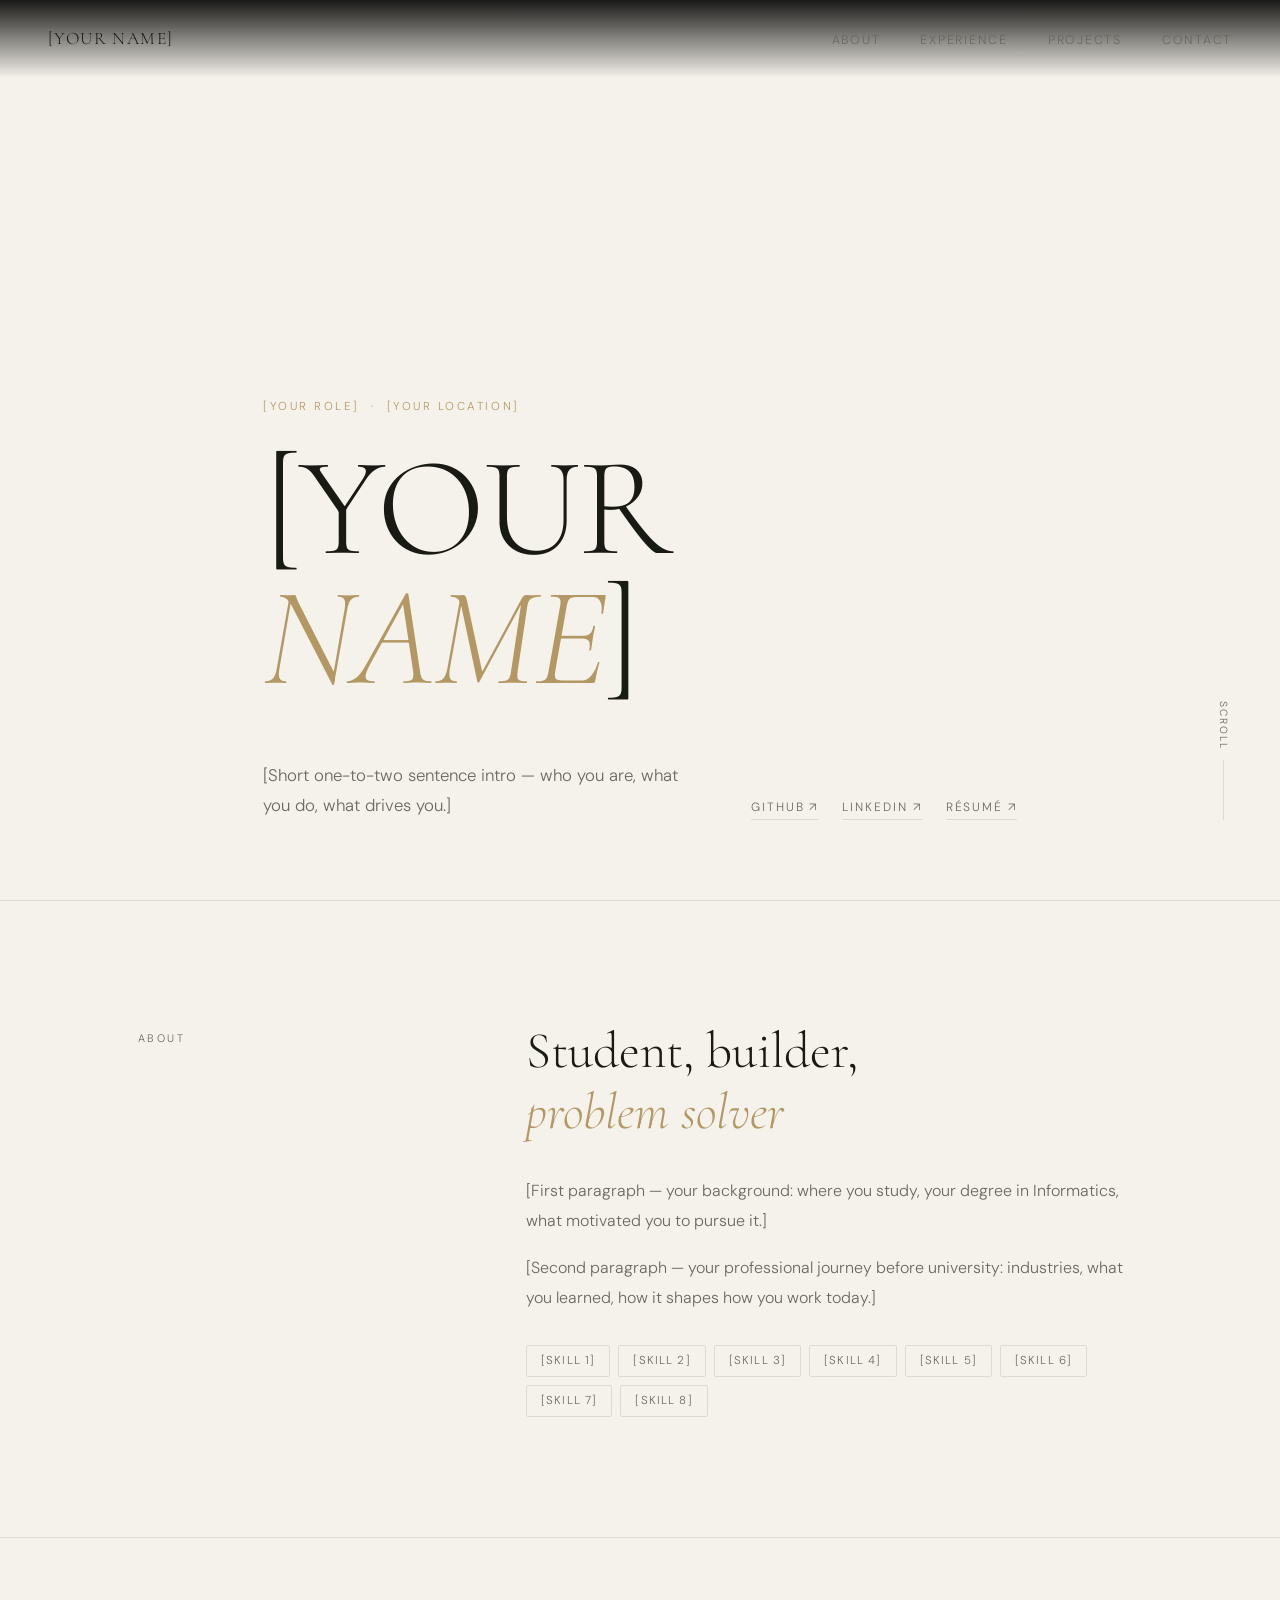
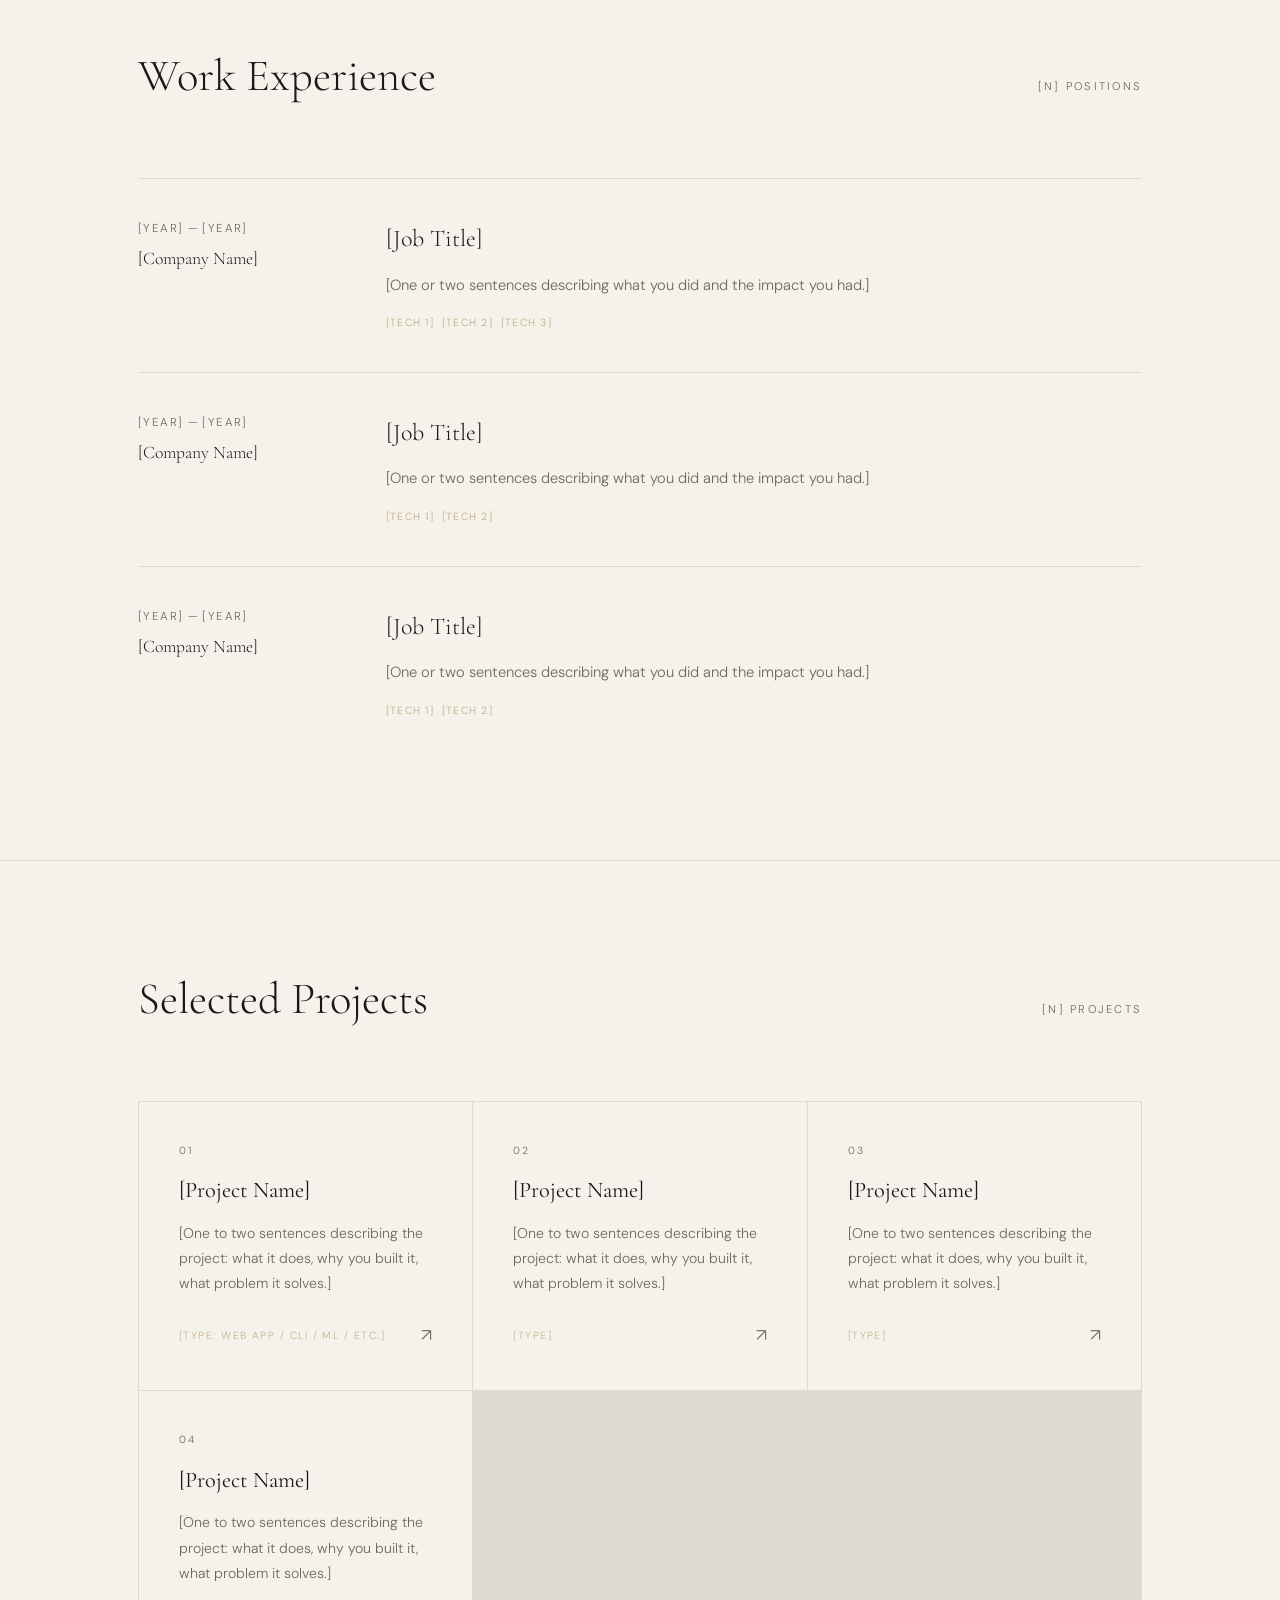
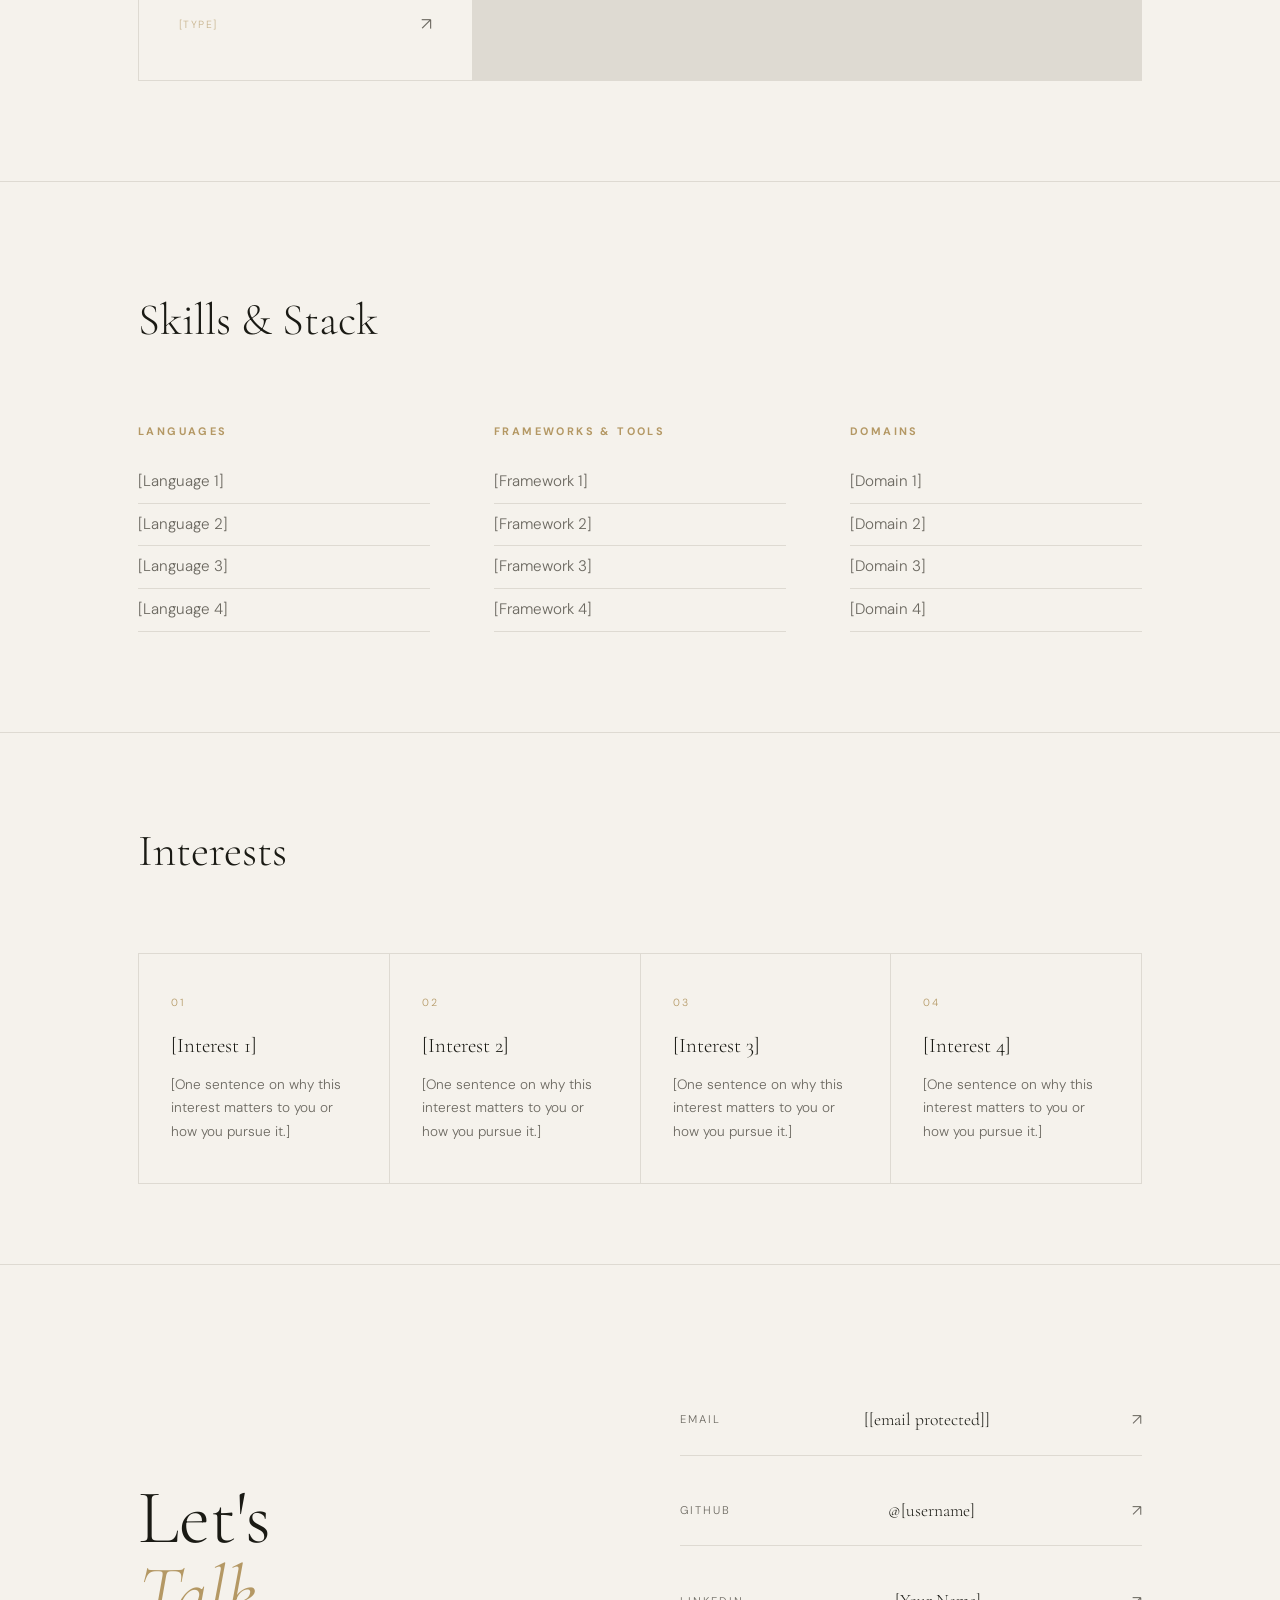
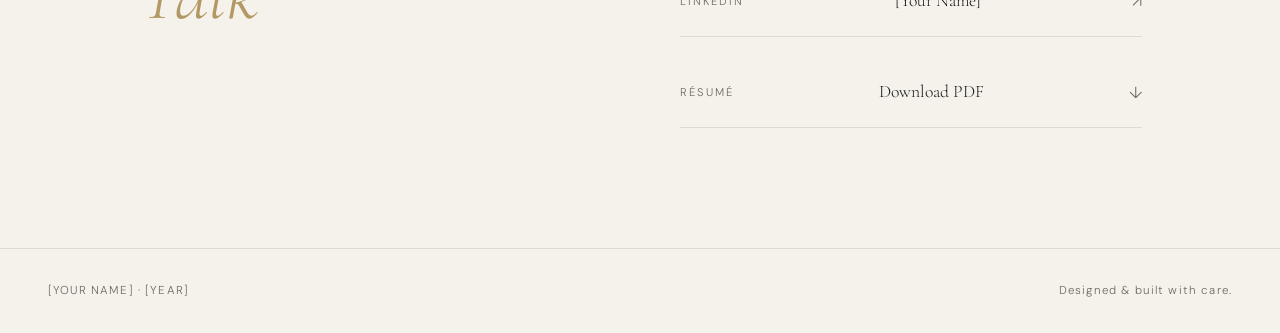
==== index.html @ 3a982845 "Add files via upload" ====
<!DOCTYPE html>
<html lang="en">
<head>
<meta charset="UTF-8" />
<meta name="viewport" content="width=device-width, initial-scale=1.0" />
<title>[YOUR NAME] — Personal Homepage</title>
<link rel="preconnect" href="https://fonts.googleapis.com" />
<link rel="preconnect" href="https://fonts.gstatic.com" crossorigin />
<link href="https://fonts.googleapis.com/css2?family=Cormorant+Garamond:ital,wght@0,300;0,400;0,600;1,300;1,400&family=DM+Sans:wght@300;400;500&display=swap" rel="stylesheet" />

<style>
  :root {
    --bg: #0d0d0b;
    --bg2: #141412;
    --fg: #ede9e0;
    --fg-muted: #7a7770;
    --accent: oklch(0.74 0.11 72);
    --rule: #2a2a26;
    --font-display: 'Cormorant Garamond', Georgia, serif;
    --font-body: 'DM Sans', system-ui, sans-serif;
  }

  *, *::before, *::after { box-sizing: border-box; margin: 0; padding: 0; }

  html { scroll-behavior: smooth; }

  body {
    background: var(--bg);
    color: var(--fg);
    font-family: var(--font-body);
    font-weight: 300;
    font-size: 16px;
    line-height: 1.7;
    -webkit-font-smoothing: antialiased;
  }

  /* ── LAYOUT ── */
  .container { max-width: 1100px; margin: 0 auto; padding: 0 48px; }
  @media (max-width: 700px) { .container { padding: 0 24px; } }

  hr.rule { border: none; border-top: 1px solid var(--rule); }

  /* ── NAV ── */
  nav {
    position: fixed; top: 0; left: 0; right: 0; z-index: 100;
    padding: 24px 48px;
    display: flex; justify-content: space-between; align-items: center;
    mix-blend-mode: normal;
    background: linear-gradient(to bottom, rgba(13,13,11,0.95) 0%, transparent 100%);
    backdrop-filter: blur(0px);
  }
  nav .logo {
    font-family: var(--font-display);
    font-size: 1.1rem;
    letter-spacing: 0.08em;
    color: var(--fg);
    text-decoration: none;
  }
  nav ul { list-style: none; display: flex; gap: 40px; }
  nav ul a {
    font-size: 0.78rem;
    letter-spacing: 0.14em;
    text-transform: uppercase;
    color: var(--fg-muted);
    text-decoration: none;
    transition: color 0.2s;
  }
  nav ul a:hover { color: var(--fg); }

  /* ── HERO ── */
  #hero {
    min-height: 100vh;
    display: flex; flex-direction: column; justify-content: flex-end;
    padding-bottom: 80px;
    padding-top: 120px;
    position: relative;
    overflow: hidden;
  }

  #hero .eyebrow {
    font-size: 0.72rem;
    letter-spacing: 0.22em;
    text-transform: uppercase;
    color: var(--accent);
    margin-bottom: 28px;
    opacity: 0;
    animation: fadeUp 0.8s 0.3s forwards;
  }

  #hero h1 {
    font-family: var(--font-display);
    font-size: clamp(72px, 11vw, 160px);
    font-weight: 300;
    line-height: 0.92;
    letter-spacing: -0.02em;
    opacity: 0;
    animation: fadeUp 0.9s 0.5s forwards;
  }
  #hero h1 em {
    font-style: italic;
    color: var(--accent);
  }

  #hero .hero-sub {
    display: flex; justify-content: space-between; align-items: flex-end;
    margin-top: 56px;
    gap: 48px;
    opacity: 0;
    animation: fadeUp 0.8s 0.8s forwards;
  }
  #hero .hero-desc {
    max-width: 440px;
    font-size: 1.05rem;
    color: var(--fg-muted);
    line-height: 1.8;
  }
  #hero .hero-links {
    display: flex; gap: 24px; flex-shrink: 0;
  }
  #hero .hero-links a {
    font-size: 0.75rem;
    letter-spacing: 0.16em;
    text-transform: uppercase;
    color: var(--fg-muted);
    text-decoration: none;
    border-bottom: 1px solid var(--rule);
    padding-bottom: 2px;
    transition: color 0.2s, border-color 0.2s;
  }
  #hero .hero-links a:hover { color: var(--fg); border-color: var(--fg-muted); }

  #hero .scroll-hint {
    position: absolute; bottom: 80px; right: 48px;
    display: flex; flex-direction: column; align-items: center; gap: 10px;
    opacity: 0;
    animation: fadeIn 1s 1.4s forwards;
  }
  #hero .scroll-hint span {
    font-size: 0.65rem; letter-spacing: 0.2em; text-transform: uppercase;
    color: var(--fg-muted); writing-mode: vertical-rl;
  }
  #hero .scroll-hint .line {
    width: 1px; height: 60px; background: var(--rule);
    position: relative; overflow: hidden;
  }
  #hero .scroll-hint .line::after {
    content: ''; position: absolute; top: -100%; left: 0; width: 100%; height: 100%;
    background: var(--accent);
    animation: lineDown 2s 1.8s infinite;
  }

  /* ── ABOUT ── */
  #about { padding: 120px 0; }
  #about .about-grid {
    display: grid; grid-template-columns: 1fr 2fr; gap: 80px; align-items: start;
  }
  #about .section-label {
    font-size: 0.68rem; letter-spacing: 0.22em; text-transform: uppercase;
    color: var(--fg-muted);
    padding-top: 8px;
  }
  #about .about-text h2 {
    font-family: var(--font-display);
    font-size: clamp(36px, 4vw, 54px);
    font-weight: 300;
    line-height: 1.2;
    margin-bottom: 32px;
  }
  #about .about-text h2 em { font-style: italic; color: var(--accent); }
  #about .about-text p {
    font-size: 1rem; color: var(--fg-muted); line-height: 1.9;
    margin-bottom: 16px;
  }
  #about .chips {
    display: flex; flex-wrap: wrap; gap: 8px; margin-top: 32px;
  }
  #about .chip {
    font-size: 0.72rem; letter-spacing: 0.1em; text-transform: uppercase;
    border: 1px solid var(--rule); border-radius: 2px;
    padding: 5px 14px; color: var(--fg-muted);
    transition: border-color 0.2s, color 0.2s;
  }
  #about .chip:hover { border-color: var(--accent); color: var(--fg); }

  /* ── EXPERIENCE ── */
  #experience { padding: 100px 0; }
  .section-header {
    display: flex; justify-content: space-between; align-items: baseline;
    margin-bottom: 64px;
  }
  .section-header h2 {
    font-family: var(--font-display);
    font-size: clamp(32px, 3.5vw, 48px);
    font-weight: 300;
  }
  .section-header .count {
    font-size: 0.7rem; letter-spacing: 0.2em; text-transform: uppercase;
    color: var(--fg-muted);
  }

  .timeline { position: relative; }
  .timeline-item {
    display: grid; grid-template-columns: 200px 1fr; gap: 48px;
    padding: 40px 0;
    border-top: 1px solid var(--rule);
    transition: border-color 0.3s;
    cursor: default;
  }
  .timeline-item:hover { border-color: var(--accent); }
  .timeline-left .period {
    font-size: 0.72rem; letter-spacing: 0.12em; text-transform: uppercase;
    color: var(--fg-muted); margin-bottom: 6px;
  }
  .timeline-left .company {
    font-family: var(--font-display); font-size: 1.1rem;
    color: var(--fg);
  }
  .timeline-right .role {
    font-family: var(--font-display); font-size: 1.5rem; font-weight: 300;
    margin-bottom: 12px;
  }
  .timeline-right .desc {
    font-size: 0.92rem; color: var(--fg-muted); line-height: 1.8;
    max-width: 560px;
  }
  .timeline-right .tags {
    display: flex; gap: 8px; flex-wrap: wrap; margin-top: 16px;
  }
  .timeline-right .tag {
    font-size: 0.65rem; letter-spacing: 0.12em; text-transform: uppercase;
    color: var(--accent); opacity: 0.8;
  }

  /* ── PROJECTS ── */
  #projects { padding: 100px 0; }
  .projects-grid {
    display: grid; grid-template-columns: repeat(auto-fill, minmax(320px, 1fr));
    gap: 1px; margin-top: 0; background: var(--rule);
    border: 1px solid var(--rule);
  }
  .project-card {
    background: var(--bg);
    padding: 40px;
    display: flex; flex-direction: column; gap: 16px;
    transition: background 0.3s;
    cursor: pointer;
    position: relative;
    overflow: hidden;
  }
  .project-card::before {
    content: ''; position: absolute; top: 0; left: 0; right: 0; height: 2px;
    background: var(--accent); transform: scaleX(0); transform-origin: left;
    transition: transform 0.4s;
  }
  .project-card:hover::before { transform: scaleX(1); }
  .project-card:hover { background: var(--bg2); }
  .project-card .num {
    font-size: 0.65rem; letter-spacing: 0.2em; color: var(--fg-muted);
  }
  .project-card h3 {
    font-family: var(--font-display); font-size: 1.4rem; font-weight: 400;
    line-height: 1.3;
  }
  .project-card p {
    font-size: 0.88rem; color: var(--fg-muted); line-height: 1.8;
    flex: 1;
  }
  .project-card .proj-footer {
    display: flex; justify-content: space-between; align-items: center;
    margin-top: 8px;
  }
  .project-card .proj-type {
    font-size: 0.65rem; letter-spacing: 0.14em; text-transform: uppercase;
    color: var(--accent); opacity: 0.7;
  }
  .project-card .proj-arrow {
    font-size: 1.1rem; color: var(--fg-muted);
    transition: transform 0.2s, color 0.2s;
  }
  .project-card:hover .proj-arrow { transform: translate(4px, -4px); color: var(--fg); }

  /* ── SKILLS ── */
  #skills { padding: 100px 0; }
  .skills-grid {
    display: grid; grid-template-columns: repeat(3, 1fr); gap: 64px;
    margin-top: 64px;
  }
  @media (max-width: 800px) { .skills-grid { grid-template-columns: 1fr 1fr; } }
  .skill-group h4 {
    font-size: 0.68rem; letter-spacing: 0.22em; text-transform: uppercase;
    color: var(--accent); margin-bottom: 20px;
  }
  .skill-group ul { list-style: none; }
  .skill-group li {
    font-size: 0.95rem; color: var(--fg-muted);
    padding: 8px 0; border-bottom: 1px solid var(--rule);
    transition: color 0.2s;
  }
  .skill-group li:hover { color: var(--fg); }

  /* ── INTERESTS ── */
  #interests { padding: 80px 0; }
  .interests-row {
    display: flex; gap: 0; border: 1px solid var(--rule);
    overflow: hidden; margin-top: 64px;
  }
  .interest-item {
    flex: 1; padding: 40px 32px;
    border-right: 1px solid var(--rule);
    transition: background 0.3s;
  }
  .interest-item:last-child { border-right: none; }
  .interest-item:hover { background: var(--bg2); }
  .interest-item .i-icon {
    font-size: 0.65rem; letter-spacing: 0.2em; text-transform: uppercase;
    color: var(--accent); margin-bottom: 16px;
  }
  .interest-item h4 {
    font-family: var(--font-display); font-size: 1.3rem; font-weight: 300;
    margin-bottom: 10px;
  }
  .interest-item p { font-size: 0.85rem; color: var(--fg-muted); line-height: 1.7; }

  /* ── CONTACT ── */
  #contact { padding: 120px 0; }
  #contact .contact-inner {
    display: grid; grid-template-columns: 1fr 1fr; gap: 80px; align-items: center;
  }
  #contact h2 {
    font-family: var(--font-display);
    font-size: clamp(48px, 6vw, 90px);
    font-weight: 300;
    line-height: 1.0;
  }
  #contact h2 em { font-style: italic; color: var(--accent); }
  #contact .contact-links { display: flex; flex-direction: column; gap: 20px; }
  #contact .contact-link {
    display: flex; align-items: center; justify-content: space-between;
    padding: 20px 0; border-bottom: 1px solid var(--rule);
    text-decoration: none; color: var(--fg);
    transition: border-color 0.2s;
  }
  #contact .contact-link:hover { border-color: var(--accent); }
  #contact .contact-link .link-label {
    font-size: 0.7rem; letter-spacing: 0.18em; text-transform: uppercase;
    color: var(--fg-muted);
  }
  #contact .contact-link .link-val {
    font-family: var(--font-display); font-size: 1.1rem;
  }
  #contact .contact-link .arr { color: var(--fg-muted); transition: transform 0.2s; }
  #contact .contact-link:hover .arr { transform: translate(4px, -4px); }

  /* ── FOOTER ── */
  footer {
    padding: 32px 48px;
    border-top: 1px solid var(--rule);
    display: flex; justify-content: space-between; align-items: center;
  }
  footer p { font-size: 0.72rem; letter-spacing: 0.1em; color: var(--fg-muted); }

  /* ── ANIMATIONS ── */
  @keyframes fadeUp {
    from { opacity: 0; transform: translateY(24px); }
    to { opacity: 1; transform: translateY(0); }
  }
  @keyframes fadeIn {
    from { opacity: 0; } to { opacity: 1; }
  }
  @keyframes lineDown {
    0% { top: -100%; } 100% { top: 200%; }
  }

  .reveal {
    opacity: 0; transform: translateY(20px);
    transition: opacity 0.7s, transform 0.7s;
  }
  .reveal.visible { opacity: 1; transform: none; }
  .reveal-delay-1 { transition-delay: 0.1s; }
  .reveal-delay-2 { transition-delay: 0.2s; }
  .reveal-delay-3 { transition-delay: 0.3s; }

  /* ── TWEAKS PANEL ── */
  #tweaks-panel {
    display: none;
    position: fixed; bottom: 24px; right: 24px; z-index: 999;
    background: #1a1a17; border: 1px solid var(--rule);
    padding: 24px; width: 260px;
    font-size: 0.8rem;
  }
  #tweaks-panel.active { display: block; }
  #tweaks-panel h3 {
    font-size: 0.65rem; letter-spacing: 0.2em; text-transform: uppercase;
    color: var(--accent); margin-bottom: 20px;
  }
  .tweak-row { margin-bottom: 16px; }
  .tweak-row label {
    display: block; font-size: 0.7rem; letter-spacing: 0.12em;
    text-transform: uppercase; color: var(--fg-muted); margin-bottom: 6px;
  }
  .tweak-row select, .tweak-row input[type=color] {
    width: 100%; background: var(--bg); border: 1px solid var(--rule);
    color: var(--fg); padding: 6px 10px; font-size: 0.8rem;
    font-family: var(--font-body); cursor: pointer;
  }
  .tweak-row input[type=color] { height: 36px; padding: 2px 6px; cursor: pointer; }
</style>
</head>
<body>

<!-- NAV -->
<nav>
  <a class="logo" href="#hero">[YOUR NAME]</a>
  <ul>
    <li><a href="#about">About</a></li>
    <li><a href="#experience">Experience</a></li>
    <li><a href="#projects">Projects</a></li>
    <li><a href="#contact">Contact</a></li>
  </ul>
</nav>

<!-- HERO -->
<section id="hero">
  <div class="container">
    <p class="eyebrow">[YOUR ROLE] &nbsp;·&nbsp; [YOUR LOCATION]</p>
    <h1>[YOUR<br/><em>NAME</em>]</h1>
    <div class="hero-sub">
      <p class="hero-desc">
        [Short one-to-two sentence intro — who you are, what you do, what drives you.]
      </p>
      <div class="hero-links">
        <a href="#" target="_blank">GitHub ↗</a>
        <a href="#" target="_blank">LinkedIn ↗</a>
        <a href="[RESUME_URL]" target="_blank">Résumé ↗</a>
      </div>
    </div>
  </div>
  <div class="scroll-hint">
    <span>Scroll</span>
    <div class="line"></div>
  </div>
</section>

<hr class="rule" />

<!-- ABOUT -->
<section id="about">
  <div class="container">
    <div class="about-grid">
      <span class="section-label">About</span>
      <div class="about-text reveal">
        <h2>Student, builder,<br/><em>problem solver</em></h2>
        <p>
          [First paragraph — your background: where you study, your degree in Informatics, what motivated you to pursue it.]
        </p>
        <p>
          [Second paragraph — your professional journey before university: industries, what you learned, how it shapes how you work today.]
        </p>
        <div class="chips">
          <span class="chip">[Skill 1]</span>
          <span class="chip">[Skill 2]</span>
          <span class="chip">[Skill 3]</span>
          <span class="chip">[Skill 4]</span>
          <span class="chip">[Skill 5]</span>
          <span class="chip">[Skill 6]</span>
          <span class="chip">[Skill 7]</span>
          <span class="chip">[Skill 8]</span>
        </div>
      </div>
    </div>
  </div>
</section>

<hr class="rule" />

<!-- EXPERIENCE -->
<section id="experience">
  <div class="container">
    <div class="section-header reveal">
      <h2>Work Experience</h2>
      <span class="count">[N] positions</span>
    </div>
    <div class="timeline">

      <div class="timeline-item reveal">
        <div class="timeline-left">
          <p class="period">[YEAR] — [YEAR]</p>
          <p class="company">[Company Name]</p>
        </div>
        <div class="timeline-right">
          <p class="role">[Job Title]</p>
          <p class="desc">[One or two sentences describing what you did and the impact you had.]</p>
          <div class="tags">
            <span class="tag">[Tech 1]</span>
            <span class="tag">[Tech 2]</span>
            <span class="tag">[Tech 3]</span>
          </div>
        </div>
      </div>

      <div class="timeline-item reveal reveal-delay-1">
        <div class="timeline-left">
          <p class="period">[YEAR] — [YEAR]</p>
          <p class="company">[Company Name]</p>
        </div>
        <div class="timeline-right">
          <p class="role">[Job Title]</p>
          <p class="desc">[One or two sentences describing what you did and the impact you had.]</p>
          <div class="tags">
            <span class="tag">[Tech 1]</span>
            <span class="tag">[Tech 2]</span>
          </div>
        </div>
      </div>

      <div class="timeline-item reveal reveal-delay-2">
        <div class="timeline-left">
          <p class="period">[YEAR] — [YEAR]</p>
          <p class="company">[Company Name]</p>
        </div>
        <div class="timeline-right">
          <p class="role">[Job Title]</p>
          <p class="desc">[One or two sentences describing what you did and the impact you had.]</p>
          <div class="tags">
            <span class="tag">[Tech 1]</span>
            <span class="tag">[Tech 2]</span>
          </div>
        </div>
      </div>

    </div>
  </div>
</section>

<hr class="rule" />

<!-- PROJECTS -->
<section id="projects">
  <div class="container">
    <div class="section-header reveal">
      <h2>Selected Projects</h2>
      <span class="count">[N] projects</span>
    </div>
    <div class="projects-grid">

      <div class="project-card reveal">
        <span class="num">01</span>
        <h3>[Project Name]</h3>
        <p>[One to two sentences describing the project: what it does, why you built it, what problem it solves.]</p>
        <div class="proj-footer">
          <span class="proj-type">[Type: Web App / CLI / ML / etc.]</span>
          <span class="proj-arrow">↗</span>
        </div>
      </div>

      <div class="project-card reveal reveal-delay-1">
        <span class="num">02</span>
        <h3>[Project Name]</h3>
        <p>[One to two sentences describing the project: what it does, why you built it, what problem it solves.]</p>
        <div class="proj-footer">
          <span class="proj-type">[Type]</span>
          <span class="proj-arrow">↗</span>
        </div>
      </div>

      <div class="project-card reveal reveal-delay-2">
        <span class="num">03</span>
        <h3>[Project Name]</h3>
        <p>[One to two sentences describing the project: what it does, why you built it, what problem it solves.]</p>
        <div class="proj-footer">
          <span class="proj-type">[Type]</span>
          <span class="proj-arrow">↗</span>
        </div>
      </div>

      <div class="project-card reveal reveal-delay-1">
        <span class="num">04</span>
        <h3>[Project Name]</h3>
        <p>[One to two sentences describing the project: what it does, why you built it, what problem it solves.]</p>
        <div class="proj-footer">
          <span class="proj-type">[Type]</span>
          <span class="proj-arrow">↗</span>
        </div>
      </div>

    </div>
  </div>
</section>

<hr class="rule" />

<!-- SKILLS -->
<section id="skills">
  <div class="container">
    <div class="section-header reveal">
      <h2>Skills & Stack</h2>
    </div>
    <div class="skills-grid">
      <div class="skill-group reveal">
        <h4>Languages</h4>
        <ul>
          <li>[Language 1]</li>
          <li>[Language 2]</li>
          <li>[Language 3]</li>
          <li>[Language 4]</li>
        </ul>
      </div>
      <div class="skill-group reveal reveal-delay-1">
        <h4>Frameworks & Tools</h4>
        <ul>
          <li>[Framework 1]</li>
          <li>[Framework 2]</li>
          <li>[Framework 3]</li>
          <li>[Framework 4]</li>
        </ul>
      </div>
      <div class="skill-group reveal reveal-delay-2">
        <h4>Domains</h4>
        <ul>
          <li>[Domain 1]</li>
          <li>[Domain 2]</li>
          <li>[Domain 3]</li>
          <li>[Domain 4]</li>
        </ul>
      </div>
    </div>
  </div>
</section>

<hr class="rule" />

<!-- INTERESTS -->
<section id="interests">
  <div class="container">
    <div class="section-header reveal">
      <h2>Interests</h2>
    </div>
    <div class="interests-row reveal">
      <div class="interest-item">
        <p class="i-icon">01</p>
        <h4>[Interest 1]</h4>
        <p>[One sentence on why this interest matters to you or how you pursue it.]</p>
      </div>
      <div class="interest-item">
        <p class="i-icon">02</p>
        <h4>[Interest 2]</h4>
        <p>[One sentence on why this interest matters to you or how you pursue it.]</p>
      </div>
      <div class="interest-item">
        <p class="i-icon">03</p>
        <h4>[Interest 3]</h4>
        <p>[One sentence on why this interest matters to you or how you pursue it.]</p>
      </div>
      <div class="interest-item">
        <p class="i-icon">04</p>
        <h4>[Interest 4]</h4>
        <p>[One sentence on why this interest matters to you or how you pursue it.]</p>
      </div>
    </div>
  </div>
</section>

<hr class="rule" />

<!-- CONTACT -->
<section id="contact">
  <div class="container">
    <div class="contact-inner">
      <div class="reveal">
        <h2>Let's<br/><em>Talk</em></h2>
      </div>
      <div class="contact-links reveal reveal-delay-1">
        <a class="contact-link" href="/cdn-cgi/l/email-protection#d68d8f99838489939b979f9a8b">
          <span class="link-label">Email</span>
          <span class="link-val">[<span class="__cf_email__" data-cfemail="225b4d575062474f434b4e0c414d4f">[email&#160;protected]</span>]</span>
          <span class="arr">↗</span>
        </a>
        <a class="contact-link" href="https://github.com/[USERNAME]" target="_blank">
          <span class="link-label">GitHub</span>
          <span class="link-val">@[username]</span>
          <span class="arr">↗</span>
        </a>
        <a class="contact-link" href="https://linkedin.com/in/[USERNAME]" target="_blank">
          <span class="link-label">LinkedIn</span>
          <span class="link-val">[Your Name]</span>
          <span class="arr">↗</span>
        </a>
        <a class="contact-link" href="[RESUME_URL]" target="_blank">
          <span class="link-label">Résumé</span>
          <span class="link-val">Download PDF</span>
          <span class="arr">↓</span>
        </a>
      </div>
    </div>
  </div>
</section>

<!-- FOOTER -->
<footer>
  <p>[YOUR NAME] · [YEAR]</p>
  <p>Designed & built with care.</p>
</footer>

<!-- TWEAKS PANEL -->
<div id="tweaks-panel">
  <h3>Tweaks</h3>
  <div class="tweak-row">
    <label>Accent Color</label>
    <input type="color" id="tweak-accent" value="#c9a96e" />
  </div>
  <div class="tweak-row">
    <label>Background</label>
    <select id="tweak-bg">
      <option value="#0d0d0b">Dark (default)</option>
      <option value="#f5f2ec">Light / Cream</option>
      <option value="#0d0e14">Cool Dark</option>
    </select>
  </div>
  <div class="tweak-row">
    <label>Display Font</label>
    <select id="tweak-font">
      <option value="'Cormorant Garamond', Georgia, serif">Cormorant (default)</option>
      <option value="'Playfair Display', Georgia, serif">Playfair Display</option>
      <option value="'DM Serif Display', Georgia, serif">DM Serif</option>
    </select>
  </div>
</div>

<script data-cfasync="false" src="/cdn-cgi/scripts/5c5dd728/cloudflare-static/email-decode.min.js"></script><script>
  // ── SCROLL REVEAL ──
  const revealEls = document.querySelectorAll('.reveal');
  const observer = new IntersectionObserver((entries) => {
    entries.forEach(e => { if (e.isIntersecting) e.target.classList.add('visible'); });
  }, { threshold: 0.12 });
  revealEls.forEach(el => observer.observe(el));

  // ── TWEAKS ──
  const TWEAK_DEFAULTS = /*EDITMODE-BEGIN*/{
    "accent": "#b49864",
    "bg": "#f5f2ec",
    "font": "'Cormorant Garamond', Georgia, serif"
  }/*EDITMODE-END*/;

  function applyTweaks(t) {
    const root = document.documentElement;
    // Convert hex accent to CSS custom property
    root.style.setProperty('--accent', t.accent);
    root.style.setProperty('--bg', t.bg);
    // Adjust fg for light bg
    if (t.bg === '#f5f2ec') {
      root.style.setProperty('--fg', '#1a1a14');
      root.style.setProperty('--fg-muted', '#6b6860');
      root.style.setProperty('--rule', '#dedad2');
      root.style.setProperty('--bg2', '#ece9e2');
    } else {
      root.style.setProperty('--fg', '#ede9e0');
      root.style.setProperty('--fg-muted', '#7a7770');
      root.style.setProperty('--rule', '#2a2a26');
      root.style.setProperty('--bg2', '#141412');
    }
    root.style.setProperty('--font-display', t.font);
    document.getElementById('tweak-accent').value = t.accent;
    document.getElementById('tweak-bg').value = t.bg;
    document.getElementById('tweak-font').value = t.font;
  }

  applyTweaks(TWEAK_DEFAULTS);

  document.getElementById('tweak-accent').addEventListener('input', e => {
    const t = { ...TWEAK_DEFAULTS, accent: e.target.value };
    applyTweaks(t);
    window.parent.postMessage({ type: '__edit_mode_set_keys', edits: { accent: e.target.value } }, '*');
  });
  document.getElementById('tweak-bg').addEventListener('change', e => {
    const t = { ...TWEAK_DEFAULTS, bg: e.target.value };
    applyTweaks(t);
    window.parent.postMessage({ type: '__edit_mode_set_keys', edits: { bg: e.target.value } }, '*');
  });
  document.getElementById('tweak-font').addEventListener('change', e => {
    const t = { ...TWEAK_DEFAULTS, font: e.target.value };
    applyTweaks(t);
    window.parent.postMessage({ type: '__edit_mode_set_keys', edits: { font: e.target.value } }, '*');
  });

  // Register tweaks listener FIRST
  window.addEventListener('message', e => {
    if (e.data?.type === '__activate_edit_mode') document.getElementById('tweaks-panel').classList.add('active');
    if (e.data?.type === '__deactivate_edit_mode') document.getElementById('tweaks-panel').classList.remove('active');
  });
  window.parent.postMessage({ type: '__edit_mode_available' }, '*');

  // ── LOAD GOOGLE FONT FOR TWEAKS ──
  document.getElementById('tweak-font').addEventListener('change', e => {
    const v = e.target.value;
    if (v.includes('Playfair')) {
      const l = document.createElement('link');
      l.rel = 'stylesheet';
      l.href = 'https://fonts.googleapis.com/css2?family=Playfair+Display:ital,wght@0,300;0,400;1,300&display=swap';
      document.head.appendChild(l);
    }
    if (v.includes('DM Serif')) {
      const l = document.createElement('link');
      l.rel = 'stylesheet';
      l.href = 'https://fonts.googleapis.com/css2?family=DM+Serif+Display:ital@0;1&display=swap';
      document.head.appendChild(l);
    }
  });
</script>
</body>
</html>
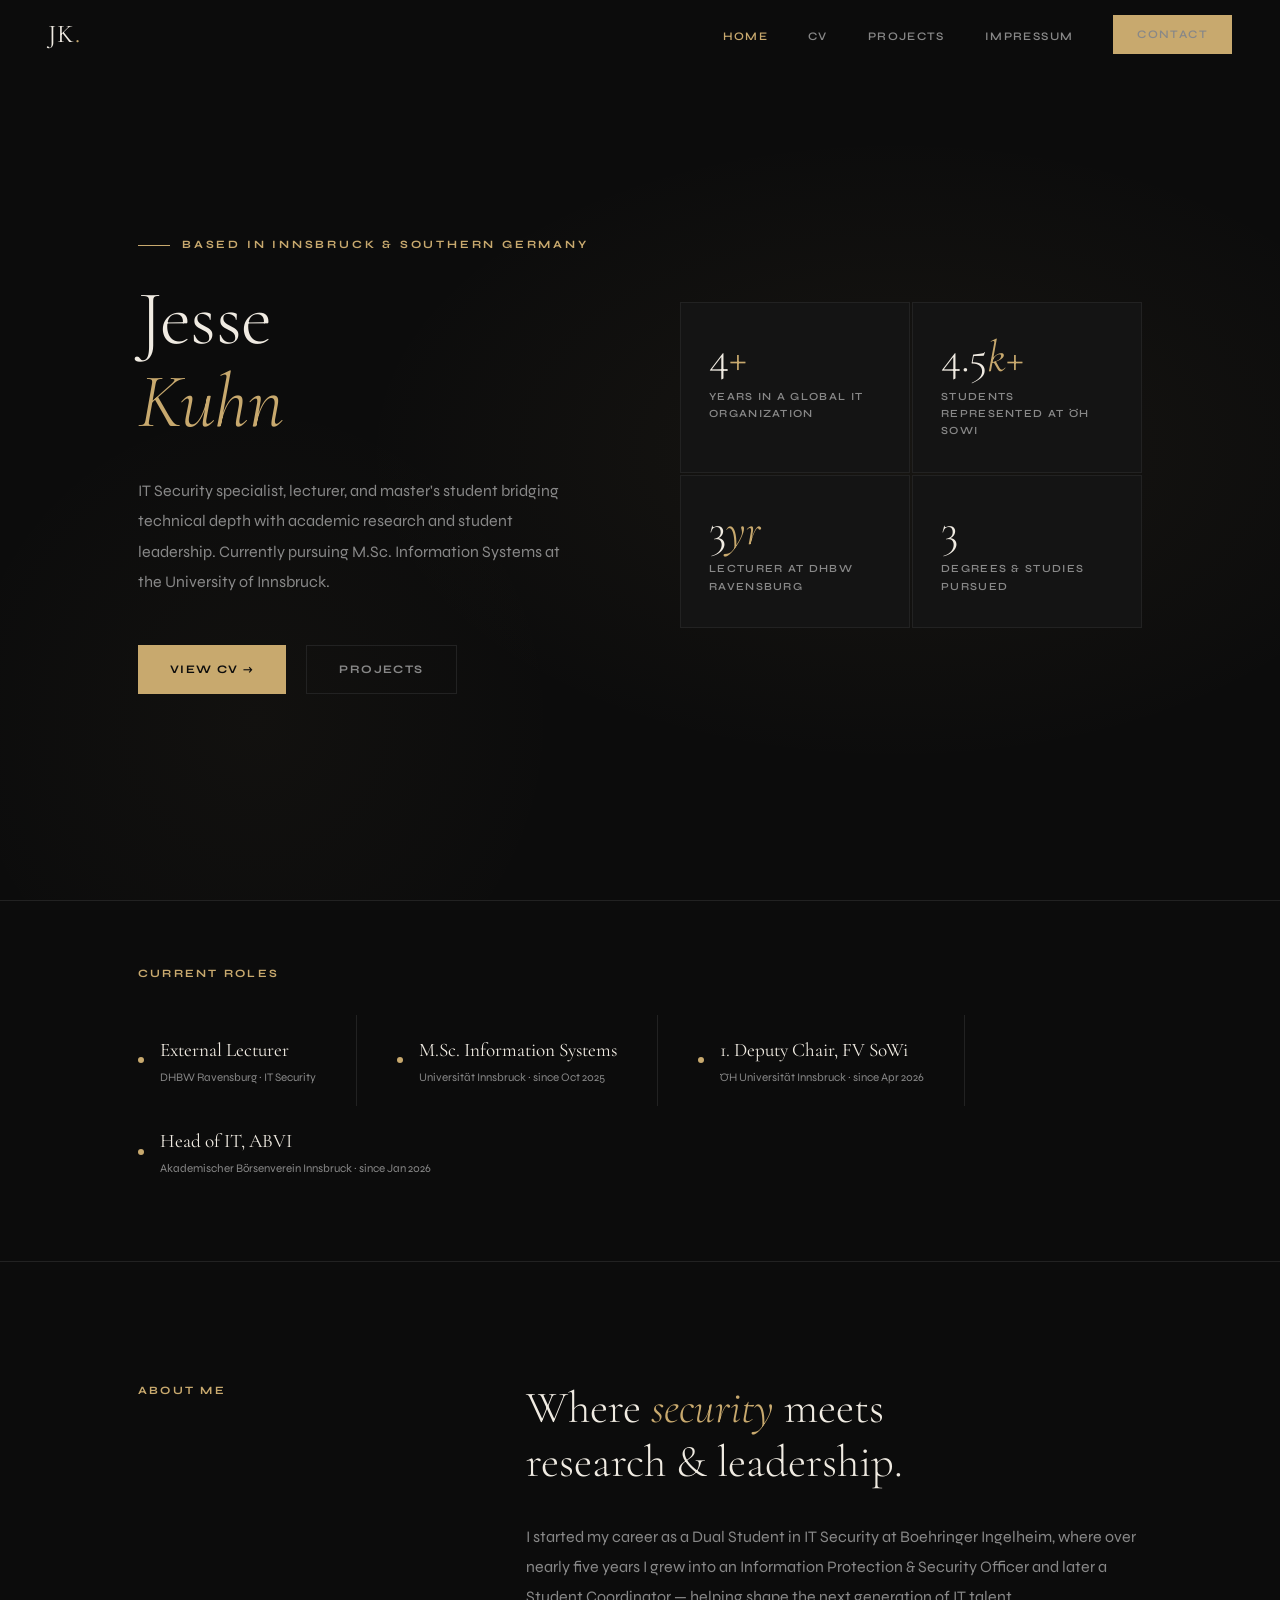
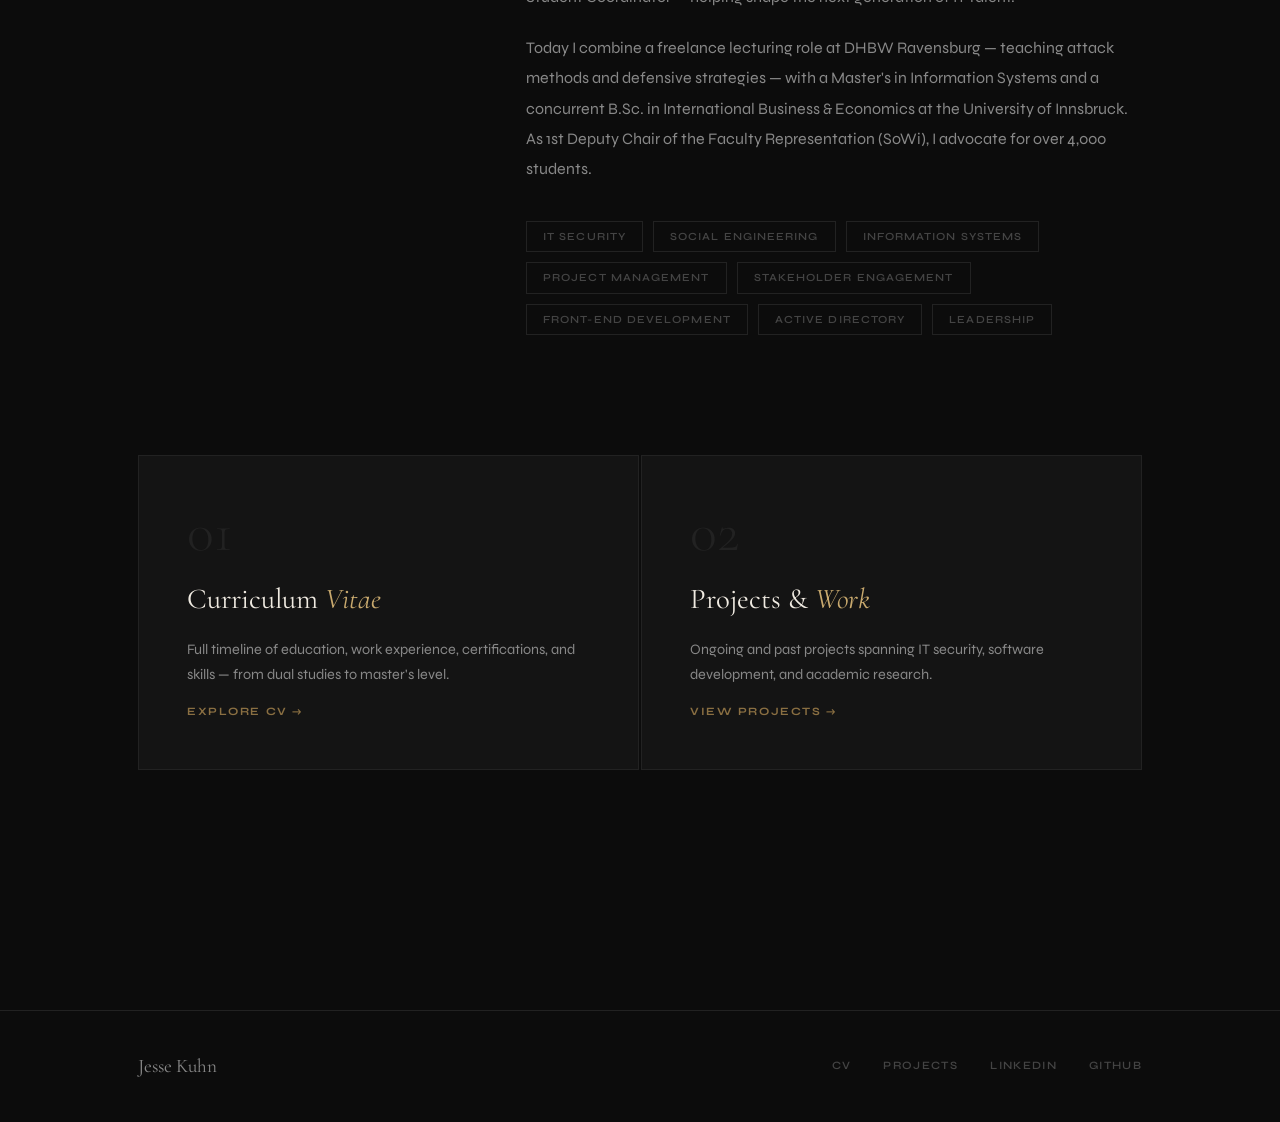
==== commit ac12cacd: "correct files are online" ====
--- a/index.html
+++ b/index.html
@@ -1,810 +1,478 @@
 <!DOCTYPE html>
 <html lang="en">
 <head>
-<meta charset="UTF-8" />
-<meta name="viewport" content="width=device-width, initial-scale=1.0" />
-<title>[YOUR NAME] — Personal Homepage</title>
-<link rel="preconnect" href="https://fonts.googleapis.com" />
-<link rel="preconnect" href="https://fonts.gstatic.com" crossorigin />
-<link href="https://fonts.googleapis.com/css2?family=Cormorant+Garamond:ital,wght@0,300;0,400;0,600;1,300;1,400&family=DM+Sans:wght@300;400;500&display=swap" rel="stylesheet" />
-
-<style>
-  :root {
-    --bg: #0d0d0b;
-    --bg2: #141412;
-    --fg: #ede9e0;
-    --fg-muted: #7a7770;
-    --accent: oklch(0.74 0.11 72);
-    --rule: #2a2a26;
-    --font-display: 'Cormorant Garamond', Georgia, serif;
-    --font-body: 'DM Sans', system-ui, sans-serif;
-  }
-
-  *, *::before, *::after { box-sizing: border-box; margin: 0; padding: 0; }
-
-  html { scroll-behavior: smooth; }
-
-  body {
-    background: var(--bg);
-    color: var(--fg);
-    font-family: var(--font-body);
-    font-weight: 300;
-    font-size: 16px;
-    line-height: 1.7;
-    -webkit-font-smoothing: antialiased;
-  }
-
-  /* ── LAYOUT ── */
-  .container { max-width: 1100px; margin: 0 auto; padding: 0 48px; }
-  @media (max-width: 700px) { .container { padding: 0 24px; } }
-
-  hr.rule { border: none; border-top: 1px solid var(--rule); }
-
-  /* ── NAV ── */
-  nav {
-    position: fixed; top: 0; left: 0; right: 0; z-index: 100;
-    padding: 24px 48px;
-    display: flex; justify-content: space-between; align-items: center;
-    mix-blend-mode: normal;
-    background: linear-gradient(to bottom, rgba(13,13,11,0.95) 0%, transparent 100%);
-    backdrop-filter: blur(0px);
-  }
-  nav .logo {
-    font-family: var(--font-display);
-    font-size: 1.1rem;
-    letter-spacing: 0.08em;
-    color: var(--fg);
-    text-decoration: none;
-  }
-  nav ul { list-style: none; display: flex; gap: 40px; }
-  nav ul a {
-    font-size: 0.78rem;
-    letter-spacing: 0.14em;
-    text-transform: uppercase;
-    color: var(--fg-muted);
-    text-decoration: none;
-    transition: color 0.2s;
-  }
-  nav ul a:hover { color: var(--fg); }
-
-  /* ── HERO ── */
-  #hero {
-    min-height: 100vh;
-    display: flex; flex-direction: column; justify-content: flex-end;
-    padding-bottom: 80px;
-    padding-top: 120px;
-    position: relative;
-    overflow: hidden;
-  }
-
-  #hero .eyebrow {
-    font-size: 0.72rem;
-    letter-spacing: 0.22em;
-    text-transform: uppercase;
-    color: var(--accent);
-    margin-bottom: 28px;
-    opacity: 0;
-    animation: fadeUp 0.8s 0.3s forwards;
-  }
-
-  #hero h1 {
-    font-family: var(--font-display);
-    font-size: clamp(72px, 11vw, 160px);
-    font-weight: 300;
-    line-height: 0.92;
-    letter-spacing: -0.02em;
-    opacity: 0;
-    animation: fadeUp 0.9s 0.5s forwards;
-  }
-  #hero h1 em {
-    font-style: italic;
-    color: var(--accent);
-  }
-
-  #hero .hero-sub {
-    display: flex; justify-content: space-between; align-items: flex-end;
-    margin-top: 56px;
-    gap: 48px;
-    opacity: 0;
-    animation: fadeUp 0.8s 0.8s forwards;
-  }
-  #hero .hero-desc {
-    max-width: 440px;
-    font-size: 1.05rem;
-    color: var(--fg-muted);
-    line-height: 1.8;
-  }
-  #hero .hero-links {
-    display: flex; gap: 24px; flex-shrink: 0;
-  }
-  #hero .hero-links a {
-    font-size: 0.75rem;
-    letter-spacing: 0.16em;
-    text-transform: uppercase;
-    color: var(--fg-muted);
-    text-decoration: none;
-    border-bottom: 1px solid var(--rule);
-    padding-bottom: 2px;
-    transition: color 0.2s, border-color 0.2s;
-  }
-  #hero .hero-links a:hover { color: var(--fg); border-color: var(--fg-muted); }
-
-  #hero .scroll-hint {
-    position: absolute; bottom: 80px; right: 48px;
-    display: flex; flex-direction: column; align-items: center; gap: 10px;
-    opacity: 0;
-    animation: fadeIn 1s 1.4s forwards;
-  }
-  #hero .scroll-hint span {
-    font-size: 0.65rem; letter-spacing: 0.2em; text-transform: uppercase;
-    color: var(--fg-muted); writing-mode: vertical-rl;
-  }
-  #hero .scroll-hint .line {
-    width: 1px; height: 60px; background: var(--rule);
-    position: relative; overflow: hidden;
-  }
-  #hero .scroll-hint .line::after {
-    content: ''; position: absolute; top: -100%; left: 0; width: 100%; height: 100%;
-    background: var(--accent);
-    animation: lineDown 2s 1.8s infinite;
-  }
-
-  /* ── ABOUT ── */
-  #about { padding: 120px 0; }
-  #about .about-grid {
-    display: grid; grid-template-columns: 1fr 2fr; gap: 80px; align-items: start;
-  }
-  #about .section-label {
-    font-size: 0.68rem; letter-spacing: 0.22em; text-transform: uppercase;
-    color: var(--fg-muted);
-    padding-top: 8px;
-  }
-  #about .about-text h2 {
-    font-family: var(--font-display);
-    font-size: clamp(36px, 4vw, 54px);
-    font-weight: 300;
-    line-height: 1.2;
-    margin-bottom: 32px;
-  }
-  #about .about-text h2 em { font-style: italic; color: var(--accent); }
-  #about .about-text p {
-    font-size: 1rem; color: var(--fg-muted); line-height: 1.9;
-    margin-bottom: 16px;
-  }
-  #about .chips {
-    display: flex; flex-wrap: wrap; gap: 8px; margin-top: 32px;
-  }
-  #about .chip {
-    font-size: 0.72rem; letter-spacing: 0.1em; text-transform: uppercase;
-    border: 1px solid var(--rule); border-radius: 2px;
-    padding: 5px 14px; color: var(--fg-muted);
-    transition: border-color 0.2s, color 0.2s;
-  }
-  #about .chip:hover { border-color: var(--accent); color: var(--fg); }
-
-  /* ── EXPERIENCE ── */
-  #experience { padding: 100px 0; }
-  .section-header {
-    display: flex; justify-content: space-between; align-items: baseline;
-    margin-bottom: 64px;
-  }
-  .section-header h2 {
-    font-family: var(--font-display);
-    font-size: clamp(32px, 3.5vw, 48px);
-    font-weight: 300;
-  }
-  .section-header .count {
-    font-size: 0.7rem; letter-spacing: 0.2em; text-transform: uppercase;
-    color: var(--fg-muted);
-  }
-
-  .timeline { position: relative; }
-  .timeline-item {
-    display: grid; grid-template-columns: 200px 1fr; gap: 48px;
-    padding: 40px 0;
-    border-top: 1px solid var(--rule);
-    transition: border-color 0.3s;
-    cursor: default;
-  }
-  .timeline-item:hover { border-color: var(--accent); }
-  .timeline-left .period {
-    font-size: 0.72rem; letter-spacing: 0.12em; text-transform: uppercase;
-    color: var(--fg-muted); margin-bottom: 6px;
-  }
-  .timeline-left .company {
-    font-family: var(--font-display); font-size: 1.1rem;
-    color: var(--fg);
-  }
-  .timeline-right .role {
-    font-family: var(--font-display); font-size: 1.5rem; font-weight: 300;
-    margin-bottom: 12px;
-  }
-  .timeline-right .desc {
-    font-size: 0.92rem; color: var(--fg-muted); line-height: 1.8;
-    max-width: 560px;
-  }
-  .timeline-right .tags {
-    display: flex; gap: 8px; flex-wrap: wrap; margin-top: 16px;
-  }
-  .timeline-right .tag {
-    font-size: 0.65rem; letter-spacing: 0.12em; text-transform: uppercase;
-    color: var(--accent); opacity: 0.8;
-  }
-
-  /* ── PROJECTS ── */
-  #projects { padding: 100px 0; }
-  .projects-grid {
-    display: grid; grid-template-columns: repeat(auto-fill, minmax(320px, 1fr));
-    gap: 1px; margin-top: 0; background: var(--rule);
-    border: 1px solid var(--rule);
-  }
-  .project-card {
-    background: var(--bg);
-    padding: 40px;
-    display: flex; flex-direction: column; gap: 16px;
-    transition: background 0.3s;
-    cursor: pointer;
-    position: relative;
-    overflow: hidden;
-  }
-  .project-card::before {
-    content: ''; position: absolute; top: 0; left: 0; right: 0; height: 2px;
-    background: var(--accent); transform: scaleX(0); transform-origin: left;
-    transition: transform 0.4s;
-  }
-  .project-card:hover::before { transform: scaleX(1); }
-  .project-card:hover { background: var(--bg2); }
-  .project-card .num {
-    font-size: 0.65rem; letter-spacing: 0.2em; color: var(--fg-muted);
-  }
-  .project-card h3 {
-    font-family: var(--font-display); font-size: 1.4rem; font-weight: 400;
-    line-height: 1.3;
-  }
-  .project-card p {
-    font-size: 0.88rem; color: var(--fg-muted); line-height: 1.8;
-    flex: 1;
-  }
-  .project-card .proj-footer {
-    display: flex; justify-content: space-between; align-items: center;
-    margin-top: 8px;
-  }
-  .project-card .proj-type {
-    font-size: 0.65rem; letter-spacing: 0.14em; text-transform: uppercase;
-    color: var(--accent); opacity: 0.7;
-  }
-  .project-card .proj-arrow {
-    font-size: 1.1rem; color: var(--fg-muted);
-    transition: transform 0.2s, color 0.2s;
-  }
-  .project-card:hover .proj-arrow { transform: translate(4px, -4px); color: var(--fg); }
-
-  /* ── SKILLS ── */
-  #skills { padding: 100px 0; }
-  .skills-grid {
-    display: grid; grid-template-columns: repeat(3, 1fr); gap: 64px;
-    margin-top: 64px;
-  }
-  @media (max-width: 800px) { .skills-grid { grid-template-columns: 1fr 1fr; } }
-  .skill-group h4 {
-    font-size: 0.68rem; letter-spacing: 0.22em; text-transform: uppercase;
-    color: var(--accent); margin-bottom: 20px;
-  }
-  .skill-group ul { list-style: none; }
-  .skill-group li {
-    font-size: 0.95rem; color: var(--fg-muted);
-    padding: 8px 0; border-bottom: 1px solid var(--rule);
-    transition: color 0.2s;
-  }
-  .skill-group li:hover { color: var(--fg); }
-
-  /* ── INTERESTS ── */
-  #interests { padding: 80px 0; }
-  .interests-row {
-    display: flex; gap: 0; border: 1px solid var(--rule);
-    overflow: hidden; margin-top: 64px;
-  }
-  .interest-item {
-    flex: 1; padding: 40px 32px;
-    border-right: 1px solid var(--rule);
-    transition: background 0.3s;
-  }
-  .interest-item:last-child { border-right: none; }
-  .interest-item:hover { background: var(--bg2); }
-  .interest-item .i-icon {
-    font-size: 0.65rem; letter-spacing: 0.2em; text-transform: uppercase;
-    color: var(--accent); margin-bottom: 16px;
-  }
-  .interest-item h4 {
-    font-family: var(--font-display); font-size: 1.3rem; font-weight: 300;
-    margin-bottom: 10px;
-  }
-  .interest-item p { font-size: 0.85rem; color: var(--fg-muted); line-height: 1.7; }
-
-  /* ── CONTACT ── */
-  #contact { padding: 120px 0; }
-  #contact .contact-inner {
-    display: grid; grid-template-columns: 1fr 1fr; gap: 80px; align-items: center;
-  }
-  #contact h2 {
-    font-family: var(--font-display);
-    font-size: clamp(48px, 6vw, 90px);
-    font-weight: 300;
-    line-height: 1.0;
-  }
-  #contact h2 em { font-style: italic; color: var(--accent); }
-  #contact .contact-links { display: flex; flex-direction: column; gap: 20px; }
-  #contact .contact-link {
-    display: flex; align-items: center; justify-content: space-between;
-    padding: 20px 0; border-bottom: 1px solid var(--rule);
-    text-decoration: none; color: var(--fg);
-    transition: border-color 0.2s;
-  }
-  #contact .contact-link:hover { border-color: var(--accent); }
-  #contact .contact-link .link-label {
-    font-size: 0.7rem; letter-spacing: 0.18em; text-transform: uppercase;
-    color: var(--fg-muted);
-  }
-  #contact .contact-link .link-val {
-    font-family: var(--font-display); font-size: 1.1rem;
-  }
-  #contact .contact-link .arr { color: var(--fg-muted); transition: transform 0.2s; }
-  #contact .contact-link:hover .arr { transform: translate(4px, -4px); }
-
-  /* ── FOOTER ── */
-  footer {
-    padding: 32px 48px;
-    border-top: 1px solid var(--rule);
-    display: flex; justify-content: space-between; align-items: center;
-  }
-  footer p { font-size: 0.72rem; letter-spacing: 0.1em; color: var(--fg-muted); }
-
-  /* ── ANIMATIONS ── */
-  @keyframes fadeUp {
-    from { opacity: 0; transform: translateY(24px); }
-    to { opacity: 1; transform: translateY(0); }
-  }
-  @keyframes fadeIn {
-    from { opacity: 0; } to { opacity: 1; }
-  }
-  @keyframes lineDown {
-    0% { top: -100%; } 100% { top: 200%; }
-  }
-
-  .reveal {
-    opacity: 0; transform: translateY(20px);
-    transition: opacity 0.7s, transform 0.7s;
-  }
-  .reveal.visible { opacity: 1; transform: none; }
-  .reveal-delay-1 { transition-delay: 0.1s; }
-  .reveal-delay-2 { transition-delay: 0.2s; }
-  .reveal-delay-3 { transition-delay: 0.3s; }
-
-  /* ── TWEAKS PANEL ── */
-  #tweaks-panel {
-    display: none;
-    position: fixed; bottom: 24px; right: 24px; z-index: 999;
-    background: #1a1a17; border: 1px solid var(--rule);
-    padding: 24px; width: 260px;
-    font-size: 0.8rem;
-  }
-  #tweaks-panel.active { display: block; }
-  #tweaks-panel h3 {
-    font-size: 0.65rem; letter-spacing: 0.2em; text-transform: uppercase;
-    color: var(--accent); margin-bottom: 20px;
-  }
-  .tweak-row { margin-bottom: 16px; }
-  .tweak-row label {
-    display: block; font-size: 0.7rem; letter-spacing: 0.12em;
-    text-transform: uppercase; color: var(--fg-muted); margin-bottom: 6px;
-  }
-  .tweak-row select, .tweak-row input[type=color] {
-    width: 100%; background: var(--bg); border: 1px solid var(--rule);
-    color: var(--fg); padding: 6px 10px; font-size: 0.8rem;
-    font-family: var(--font-body); cursor: pointer;
-  }
-  .tweak-row input[type=color] { height: 36px; padding: 2px 6px; cursor: pointer; }
-</style>
+  <meta charset="UTF-8" />
+  <meta name="viewport" content="width=device-width, initial-scale=1.0" />
+  <title>Jesse Kuhn</title>
+  <link rel="stylesheet" href="style.css" />
+  <style>
+    /* ── HERO ── */
+    .hero {
+      min-height: 100vh;
+      display: flex;
+      align-items: center;
+      position: relative;
+      overflow: hidden;
+    }
+    .hero::before {
+      content: '';
+      position: absolute;
+      inset: 0;
+      background:
+        radial-gradient(ellipse 60% 50% at 70% 50%, rgba(200,169,110,0.06) 0%, transparent 70%),
+        radial-gradient(ellipse 40% 60% at 20% 80%, rgba(200,169,110,0.03) 0%, transparent 60%);
+      pointer-events: none;
+    }
+    .hero-grid {
+      display: grid;
+      grid-template-columns: 1fr 1fr;
+      gap: 80px;
+      align-items: center;
+      padding: calc(var(--nav-h) + 40px) 0 80px;
+    }
+    .hero-eyebrow {
+      font-size: 0.7rem;
+      font-weight: 700;
+      letter-spacing: 0.25em;
+      text-transform: uppercase;
+      color: var(--accent);
+      margin-bottom: 24px;
+      display: flex;
+      align-items: center;
+      gap: 12px;
+    }
+    .hero-eyebrow::before {
+      content: '';
+      display: block;
+      width: 32px;
+      height: 1px;
+      background: var(--accent);
+    }
+    .hero h1 {
+      font-family: var(--font-display);
+      font-size: clamp(3.2rem, 6vw, 5.5rem);
+      font-weight: 300;
+      line-height: 1.08;
+      letter-spacing: -0.01em;
+      margin-bottom: 32px;
+    }
+    .hero h1 em {
+      font-style: italic;
+      color: var(--accent);
+    }
+    .hero-desc {
+      font-size: 1rem;
+      color: var(--muted);
+      line-height: 1.9;
+      margin-bottom: 48px;
+      max-width: 440px;
+    }
+    .hero-cta {
+      display: flex;
+      gap: 20px;
+      flex-wrap: wrap;
+    }
+    .btn-primary {
+      display: inline-flex;
+      align-items: center;
+      gap: 10px;
+      padding: 14px 32px;
+      background: var(--accent);
+      color: var(--bg);
+      font-family: var(--font-body);
+      font-size: 0.72rem;
+      font-weight: 700;
+      letter-spacing: 0.12em;
+      text-transform: uppercase;
+      border: none;
+      cursor: pointer;
+      transition: opacity 0.2s, transform 0.2s;
+    }
+    .btn-primary:hover { opacity: 0.85; transform: translateY(-1px); }
+    .btn-secondary {
+      display: inline-flex;
+      align-items: center;
+      gap: 10px;
+      padding: 14px 32px;
+      border: 1px solid var(--border);
+      color: var(--muted);
+      font-family: var(--font-body);
+      font-size: 0.72rem;
+      font-weight: 700;
+      letter-spacing: 0.12em;
+      text-transform: uppercase;
+      transition: border-color 0.2s, color 0.2s;
+    }
+    .btn-secondary:hover { border-color: var(--accent); color: var(--accent); }
+
+    /* Hero right — decorative stat grid */
+    .hero-stats {
+      display: grid;
+      grid-template-columns: 1fr 1fr;
+      gap: 2px;
+    }
+    .stat-card {
+      background: var(--surface);
+      border: 1px solid var(--border);
+      padding: 32px 28px;
+      position: relative;
+      overflow: hidden;
+      transition: border-color 0.3s;
+    }
+    .stat-card:hover { border-color: var(--accent-dim); }
+    .stat-card::after {
+      content: '';
+      position: absolute;
+      top: 0; left: 0; right: 0;
+      height: 1px;
+      background: linear-gradient(90deg, transparent, var(--accent), transparent);
+      opacity: 0;
+      transition: opacity 0.3s;
+    }
+    .stat-card:hover::after { opacity: 1; }
+    .stat-num {
+      font-family: var(--font-display);
+      font-size: 2.8rem;
+      font-weight: 300;
+      color: var(--text);
+      line-height: 1;
+      margin-bottom: 8px;
+    }
+    .stat-num em { color: var(--accent); font-style: italic; }
+    .stat-label {
+      font-size: 0.68rem;
+      font-weight: 600;
+      letter-spacing: 0.12em;
+      text-transform: uppercase;
+      color: var(--muted);
+    }
+
+    /* ── ROLES STRIP ── */
+    .roles-strip {
+      padding: 64px 0;
+      border-top: 1px solid var(--border);
+      border-bottom: 1px solid var(--border);
+    }
+    .roles-strip .section-label { margin-bottom: 32px; }
+    .roles-list {
+      display: flex;
+      flex-wrap: wrap;
+      gap: 0;
+    }
+    .role-item {
+      display: flex;
+      align-items: center;
+      gap: 16px;
+      padding: 20px 40px 20px 0;
+      margin-right: 40px;
+      border-right: 1px solid var(--border);
+    }
+    .role-item:last-child { border-right: none; }
+    .role-dot {
+      width: 6px;
+      height: 6px;
+      border-radius: 50%;
+      background: var(--accent);
+      flex-shrink: 0;
+    }
+    .role-title {
+      font-family: var(--font-display);
+      font-size: 1.2rem;
+      font-weight: 400;
+      color: var(--text);
+    }
+    .role-org {
+      font-size: 0.72rem;
+      color: var(--muted);
+      margin-top: 2px;
+    }
+
+    /* ── ABOUT SECTION ── */
+    .about-section {
+      padding: 120px 0;
+    }
+    .about-grid {
+      display: grid;
+      grid-template-columns: 1fr 2fr;
+      gap: 80px;
+      align-items: start;
+    }
+    .about-label-col .section-label { margin-bottom: 0; }
+    .about-heading {
+      font-family: var(--font-display);
+      font-size: clamp(2rem, 3.5vw, 3rem);
+      font-weight: 300;
+      line-height: 1.2;
+      margin-bottom: 32px;
+    }
+    .about-heading em { font-style: italic; color: var(--accent); }
+    .about-text {
+      font-size: 1rem;
+      color: var(--muted);
+      line-height: 1.9;
+      margin-bottom: 20px;
+    }
+    .about-tags {
+      display: flex;
+      flex-wrap: wrap;
+      gap: 10px;
+      margin-top: 36px;
+    }
+    .about-tag {
+      padding: 6px 16px;
+      border: 1px solid var(--border);
+      font-size: 0.68rem;
+      font-weight: 600;
+      letter-spacing: 0.1em;
+      text-transform: uppercase;
+      color: var(--muted-2);
+      transition: border-color 0.2s, color 0.2s;
+    }
+    .about-tag:hover { border-color: var(--accent-dim); color: var(--accent); }
+
+    /* ── QUICK LINKS ── */
+    .quick-section {
+      padding: 0 0 120px;
+    }
+    .quick-grid {
+      display: grid;
+      grid-template-columns: 1fr 1fr;
+      gap: 2px;
+    }
+    .quick-card {
+      background: var(--surface);
+      border: 1px solid var(--border);
+      padding: 48px;
+      display: flex;
+      flex-direction: column;
+      gap: 16px;
+      transition: border-color 0.3s;
+      position: relative;
+      overflow: hidden;
+    }
+    .quick-card:hover { border-color: var(--accent-dim); }
+    .quick-card-num {
+      font-family: var(--font-display);
+      font-size: 3.5rem;
+      font-weight: 300;
+      color: var(--border);
+      line-height: 1;
+      transition: color 0.3s;
+    }
+    .quick-card:hover .quick-card-num { color: var(--accent-dim); }
+    .quick-card-title {
+      font-family: var(--font-display);
+      font-size: 1.8rem;
+      font-weight: 400;
+      color: var(--text);
+    }
+    .quick-card-title em { font-style: italic; color: var(--accent); }
+    .quick-card-desc {
+      font-size: 0.9rem;
+      color: var(--muted);
+      line-height: 1.7;
+    }
+    .quick-card-link {
+      margin-top: auto;
+      font-size: 0.7rem;
+      font-weight: 700;
+      letter-spacing: 0.14em;
+      text-transform: uppercase;
+      color: var(--accent-dim);
+      display: flex;
+      align-items: center;
+      gap: 8px;
+      transition: gap 0.2s, color 0.2s;
+    }
+    .quick-card:hover .quick-card-link { gap: 14px; color: var(--accent); }
+
+    @media (max-width: 900px) {
+      .hero-grid { grid-template-columns: 1fr; gap: 60px; }
+      .hero-stats { display: none; }
+      .about-grid { grid-template-columns: 1fr; gap: 32px; }
+      .quick-grid { grid-template-columns: 1fr; }
+      .roles-list { flex-direction: column; }
+      .role-item { border-right: none; border-bottom: 1px solid var(--border); padding: 16px 0; margin-right: 0; }
+    }
+  </style>
 </head>
 <body>
 
-<!-- NAV -->
-<nav>
-  <a class="logo" href="#hero">[YOUR NAME]</a>
-  <ul>
-    <li><a href="#about">About</a></li>
-    <li><a href="#experience">Experience</a></li>
-    <li><a href="#projects">Projects</a></li>
-    <li><a href="#contact">Contact</a></li>
-  </ul>
-</nav>
-
-<!-- HERO -->
-<section id="hero">
-  <div class="container">
-    <p class="eyebrow">[YOUR ROLE] &nbsp;·&nbsp; [YOUR LOCATION]</p>
-    <h1>[YOUR<br/><em>NAME</em>]</h1>
-    <div class="hero-sub">
-      <p class="hero-desc">
-        [Short one-to-two sentence intro — who you are, what you do, what drives you.]
-      </p>
-      <div class="hero-links">
-        <a href="#" target="_blank">GitHub ↗</a>
-        <a href="#" target="_blank">LinkedIn ↗</a>
-        <a href="[RESUME_URL]" target="_blank">Résumé ↗</a>
+  <nav id="navbar">
+    <a href="index.html" class="nav-logo">JK<span>.</span></a>
+    <button class="nav-toggle" aria-label="Toggle menu" onclick="toggleMenu()">
+      <span></span><span></span><span></span>
+    </button>
+    <ul class="nav-links" id="navLinks">
+      <li><a href="index.html" class="active">Home</a></li>
+      <li><a href="cv.html">CV</a></li>
+      <li><a href="projects.html">Projects</a></li>
+      <li><a href="impressum.html">Impressum</a></li>
+      <li><a href="mailto:jessekuhn10@gmx.de" class="btn-primary" style="padding:10px 24px;">Contact</a></li>
+    </ul>
+  </nav>
+
+  <main>
+    <!-- HERO -->
+    <section class="hero">
+      <div class="container">
+        <div class="hero-grid">
+          <div>
+            <div class="hero-eyebrow animate-up">Based in Innsbruck &amp; Southern Germany</div>
+            <h1 class="animate-up delay-1">
+              Jesse<br /><em>Kuhn</em>
+            </h1>
+            <p class="hero-desc animate-up delay-2">
+              IT Security specialist, lecturer, and master's student bridging
+              technical depth with academic research and student leadership.
+              Currently pursuing M.Sc. Information Systems at the University of Innsbruck.
+            </p>
+            <div class="hero-cta animate-up delay-3">
+              <a href="cv.html" class="btn-primary">View CV →</a>
+              <a href="projects.html" class="btn-secondary">Projects</a>
+            </div>
+          </div>
+          <div class="hero-stats animate-up delay-2">
+            <div class="stat-card">
+              <div class="stat-num">4<em>+</em></div>
+              <div class="stat-label">Years in a global IT organization</div>
+            </div>
+            <div class="stat-card">
+              <div class="stat-num">4.5<em>k+</em></div>
+              <div class="stat-label">Students Represented at ÖH SoWi</div>
+            </div>
+            <div class="stat-card">
+              <div class="stat-num">3<em>yr</em></div>
+              <div class="stat-label">Lecturer at DHBW Ravensburg</div>
+            </div>
+            <div class="stat-card">
+              <div class="stat-num">3<em></em></div>
+              <div class="stat-label">Degrees &amp; Studies Pursued</div>
+            </div>
+          </div>
+        </div>
       </div>
-    </div>
-  </div>
-  <div class="scroll-hint">
-    <span>Scroll</span>
-    <div class="line"></div>
-  </div>
-</section>
-
-<hr class="rule" />
-
-<!-- ABOUT -->
-<section id="about">
-  <div class="container">
-    <div class="about-grid">
-      <span class="section-label">About</span>
-      <div class="about-text reveal">
-        <h2>Student, builder,<br/><em>problem solver</em></h2>
-        <p>
-          [First paragraph — your background: where you study, your degree in Informatics, what motivated you to pursue it.]
-        </p>
-        <p>
-          [Second paragraph — your professional journey before university: industries, what you learned, how it shapes how you work today.]
-        </p>
-        <div class="chips">
-          <span class="chip">[Skill 1]</span>
-          <span class="chip">[Skill 2]</span>
-          <span class="chip">[Skill 3]</span>
-          <span class="chip">[Skill 4]</span>
-          <span class="chip">[Skill 5]</span>
-          <span class="chip">[Skill 6]</span>
-          <span class="chip">[Skill 7]</span>
-          <span class="chip">[Skill 8]</span>
+    </section>
+
+    <!-- CURRENT ROLES -->
+    <section class="roles-strip">
+      <div class="container">
+        <div class="section-label animate-up">Current Roles</div>
+        <div class="roles-list">
+          <div class="role-item animate-up delay-1">
+            <div class="role-dot"></div>
+            <div>
+              <div class="role-title">External Lecturer</div>
+              <div class="role-org">DHBW Ravensburg · IT Security</div>
+            </div>
+          </div>
+          <div class="role-item animate-up delay-2">
+            <div class="role-dot"></div>
+            <div>
+              <div class="role-title">M.Sc. Information Systems</div>
+              <div class="role-org">Universität Innsbruck · since Oct 2025</div>
+            </div>
+          </div>
+          <div class="role-item animate-up delay-3">
+            <div class="role-dot"></div>
+            <div>
+              <div class="role-title">1. Deputy Chair, FV SoWi</div>
+              <div class="role-org">ÖH Universität Innsbruck · since Apr 2026</div>
+            </div>
+          </div>
+          <div class="role-item animate-up delay-4">
+            <div class="role-dot"></div>
+            <div>
+              <div class="role-title">Head of IT, ABVI</div>
+              <div class="role-org">Akademischer Börsenverein Innsbruck · since Jan 2026</div>
+            </div>
+          </div>
+        </div>
+      </div>
+    </section>
+
+    <!-- ABOUT -->
+    <section class="about-section">
+      <div class="container">
+        <div class="about-grid">
+          <div class="about-label-col">
+            <div class="section-label animate-up">About Me</div>
+          </div>
+          <div>
+            <h2 class="about-heading animate-up delay-1">
+              Where <em>security</em> meets<br />research &amp; leadership.
+            </h2>
+            <p class="about-text animate-up delay-2">
+              I started my career as a Dual Student in IT Security at Boehringer Ingelheim,
+              where over nearly five years I grew into an Information Protection &amp; Security Officer
+              and later a Student Coordinator — helping shape the next generation of IT talent.
+            </p>
+            <p class="about-text animate-up delay-2">
+              Today I combine a freelance lecturing role at DHBW Ravensburg — teaching attack methods
+              and defensive strategies — with a Master's in Information Systems and a concurrent B.Sc.
+              in International Business &amp; Economics at the University of Innsbruck.
+              As 1st Deputy Chair of the Faculty Representation (SoWi), I advocate for over 4,000 students.
+            </p>
+            <div class="about-tags animate-up delay-3">
+              <span class="about-tag">IT Security</span>
+              <span class="about-tag">Social Engineering</span>
+              <span class="about-tag">Information Systems</span>
+              <span class="about-tag">Project Management</span>
+              <span class="about-tag">Stakeholder Engagement</span>
+              <span class="about-tag">Front-end Development</span>
+              <span class="about-tag">Active Directory</span>
+              <span class="about-tag">Leadership</span>
+            </div>
+          </div>
+        </div>
+      </div>
+    </section>
+
+    <!-- QUICK NAV CARDS -->
+    <section class="quick-section">
+      <div class="container">
+        <div class="quick-grid">
+          <a href="cv.html" class="quick-card animate-up">
+            <div class="quick-card-num">01</div>
+            <div class="quick-card-title">Curriculum <em>Vitae</em></div>
+            <div class="quick-card-desc">Full timeline of education, work experience, certifications, and skills — from dual studies to master's level.</div>
+            <div class="quick-card-link">Explore CV →</div>
+          </a>
+          <a href="projects.html" class="quick-card animate-up delay-1">
+            <div class="quick-card-num">02</div>
+            <div class="quick-card-title">Projects &amp; <em>Work</em></div>
+            <div class="quick-card-desc">Ongoing and past projects spanning IT security, software development, and academic research.</div>
+            <div class="quick-card-link">View Projects →</div>
+          </a>
+        </div>
+      </div>
+    </section>
+  </main>
+
+  <footer>
+    <div class="container">
+      <div class="footer-inner">
+        <div class="footer-name">Jesse Kuhn</div>
+        <div class="footer-links">
+          <a href="cv.html">CV</a>
+          <a href="projects.html">Projects</a>
+          <a href="https://linkedin.com/in/jesse-kuhn-6731652b9" target="_blank">LinkedIn</a>
+          <a href="https://github.com/jessekuhn" target="_blank">GitHub</a>
+          <!-- <a href="impressum.html">Impressum</a> -->
         </div>
       </div>
     </div>
-  </div>
-</section>
-
-<hr class="rule" />
-
-<!-- EXPERIENCE -->
-<section id="experience">
-  <div class="container">
-    <div class="section-header reveal">
-      <h2>Work Experience</h2>
-      <span class="count">[N] positions</span>
-    </div>
-    <div class="timeline">
-
-      <div class="timeline-item reveal">
-        <div class="timeline-left">
-          <p class="period">[YEAR] — [YEAR]</p>
-          <p class="company">[Company Name]</p>
-        </div>
-        <div class="timeline-right">
-          <p class="role">[Job Title]</p>
-          <p class="desc">[One or two sentences describing what you did and the impact you had.]</p>
-          <div class="tags">
-            <span class="tag">[Tech 1]</span>
-            <span class="tag">[Tech 2]</span>
-            <span class="tag">[Tech 3]</span>
-          </div>
-        </div>
-      </div>
-
-      <div class="timeline-item reveal reveal-delay-1">
-        <div class="timeline-left">
-          <p class="period">[YEAR] — [YEAR]</p>
-          <p class="company">[Company Name]</p>
-        </div>
-        <div class="timeline-right">
-          <p class="role">[Job Title]</p>
-          <p class="desc">[One or two sentences describing what you did and the impact you had.]</p>
-          <div class="tags">
-            <span class="tag">[Tech 1]</span>
-            <span class="tag">[Tech 2]</span>
-          </div>
-        </div>
-      </div>
-
-      <div class="timeline-item reveal reveal-delay-2">
-        <div class="timeline-left">
-          <p class="period">[YEAR] — [YEAR]</p>
-          <p class="company">[Company Name]</p>
-        </div>
-        <div class="timeline-right">
-          <p class="role">[Job Title]</p>
-          <p class="desc">[One or two sentences describing what you did and the impact you had.]</p>
-          <div class="tags">
-            <span class="tag">[Tech 1]</span>
-            <span class="tag">[Tech 2]</span>
-          </div>
-        </div>
-      </div>
-
-    </div>
-  </div>
-</section>
-
-<hr class="rule" />
-
-<!-- PROJECTS -->
-<section id="projects">
-  <div class="container">
-    <div class="section-header reveal">
-      <h2>Selected Projects</h2>
-      <span class="count">[N] projects</span>
-    </div>
-    <div class="projects-grid">
-
-      <div class="project-card reveal">
-        <span class="num">01</span>
-        <h3>[Project Name]</h3>
-        <p>[One to two sentences describing the project: what it does, why you built it, what problem it solves.]</p>
-        <div class="proj-footer">
-          <span class="proj-type">[Type: Web App / CLI / ML / etc.]</span>
-          <span class="proj-arrow">↗</span>
-        </div>
-      </div>
-
-      <div class="project-card reveal reveal-delay-1">
-        <span class="num">02</span>
-        <h3>[Project Name]</h3>
-        <p>[One to two sentences describing the project: what it does, why you built it, what problem it solves.]</p>
-        <div class="proj-footer">
-          <span class="proj-type">[Type]</span>
-          <span class="proj-arrow">↗</span>
-        </div>
-      </div>
-
-      <div class="project-card reveal reveal-delay-2">
-        <span class="num">03</span>
-        <h3>[Project Name]</h3>
-        <p>[One to two sentences describing the project: what it does, why you built it, what problem it solves.]</p>
-        <div class="proj-footer">
-          <span class="proj-type">[Type]</span>
-          <span class="proj-arrow">↗</span>
-        </div>
-      </div>
-
-      <div class="project-card reveal reveal-delay-1">
-        <span class="num">04</span>
-        <h3>[Project Name]</h3>
-        <p>[One to two sentences describing the project: what it does, why you built it, what problem it solves.]</p>
-        <div class="proj-footer">
-          <span class="proj-type">[Type]</span>
-          <span class="proj-arrow">↗</span>
-        </div>
-      </div>
-
-    </div>
-  </div>
-</section>
-
-<hr class="rule" />
-
-<!-- SKILLS -->
-<section id="skills">
-  <div class="container">
-    <div class="section-header reveal">
-      <h2>Skills & Stack</h2>
-    </div>
-    <div class="skills-grid">
-      <div class="skill-group reveal">
-        <h4>Languages</h4>
-        <ul>
-          <li>[Language 1]</li>
-          <li>[Language 2]</li>
-          <li>[Language 3]</li>
-          <li>[Language 4]</li>
-        </ul>
-      </div>
-      <div class="skill-group reveal reveal-delay-1">
-        <h4>Frameworks & Tools</h4>
-        <ul>
-          <li>[Framework 1]</li>
-          <li>[Framework 2]</li>
-          <li>[Framework 3]</li>
-          <li>[Framework 4]</li>
-        </ul>
-      </div>
-      <div class="skill-group reveal reveal-delay-2">
-        <h4>Domains</h4>
-        <ul>
-          <li>[Domain 1]</li>
-          <li>[Domain 2]</li>
-          <li>[Domain 3]</li>
-          <li>[Domain 4]</li>
-        </ul>
-      </div>
-    </div>
-  </div>
-</section>
-
-<hr class="rule" />
-
-<!-- INTERESTS -->
-<section id="interests">
-  <div class="container">
-    <div class="section-header reveal">
-      <h2>Interests</h2>
-    </div>
-    <div class="interests-row reveal">
-      <div class="interest-item">
-        <p class="i-icon">01</p>
-        <h4>[Interest 1]</h4>
-        <p>[One sentence on why this interest matters to you or how you pursue it.]</p>
-      </div>
-      <div class="interest-item">
-        <p class="i-icon">02</p>
-        <h4>[Interest 2]</h4>
-        <p>[One sentence on why this interest matters to you or how you pursue it.]</p>
-      </div>
-      <div class="interest-item">
-        <p class="i-icon">03</p>
-        <h4>[Interest 3]</h4>
-        <p>[One sentence on why this interest matters to you or how you pursue it.]</p>
-      </div>
-      <div class="interest-item">
-        <p class="i-icon">04</p>
-        <h4>[Interest 4]</h4>
-        <p>[One sentence on why this interest matters to you or how you pursue it.]</p>
-      </div>
-    </div>
-  </div>
-</section>
-
-<hr class="rule" />
-
-<!-- CONTACT -->
-<section id="contact">
-  <div class="container">
-    <div class="contact-inner">
-      <div class="reveal">
-        <h2>Let's<br/><em>Talk</em></h2>
-      </div>
-      <div class="contact-links reveal reveal-delay-1">
-        <a class="contact-link" href="/cdn-cgi/l/email-protection#d68d8f99838489939b979f9a8b">
-          <span class="link-label">Email</span>
-          <span class="link-val">[<span class="__cf_email__" data-cfemail="225b4d575062474f434b4e0c414d4f">[email&#160;protected]</span>]</span>
-          <span class="arr">↗</span>
-        </a>
-        <a class="contact-link" href="https://github.com/[USERNAME]" target="_blank">
-          <span class="link-label">GitHub</span>
-          <span class="link-val">@[username]</span>
-          <span class="arr">↗</span>
-        </a>
-        <a class="contact-link" href="https://linkedin.com/in/[USERNAME]" target="_blank">
-          <span class="link-label">LinkedIn</span>
-          <span class="link-val">[Your Name]</span>
-          <span class="arr">↗</span>
-        </a>
-        <a class="contact-link" href="[RESUME_URL]" target="_blank">
-          <span class="link-label">Résumé</span>
-          <span class="link-val">Download PDF</span>
-          <span class="arr">↓</span>
-        </a>
-      </div>
-    </div>
-  </div>
-</section>
-
-<!-- FOOTER -->
-<footer>
-  <p>[YOUR NAME] · [YEAR]</p>
-  <p>Designed & built with care.</p>
-</footer>
-
-<!-- TWEAKS PANEL -->
-<div id="tweaks-panel">
-  <h3>Tweaks</h3>
-  <div class="tweak-row">
-    <label>Accent Color</label>
-    <input type="color" id="tweak-accent" value="#c9a96e" />
-  </div>
-  <div class="tweak-row">
-    <label>Background</label>
-    <select id="tweak-bg">
-      <option value="#0d0d0b">Dark (default)</option>
-      <option value="#f5f2ec">Light / Cream</option>
-      <option value="#0d0e14">Cool Dark</option>
-    </select>
-  </div>
-  <div class="tweak-row">
-    <label>Display Font</label>
-    <select id="tweak-font">
-      <option value="'Cormorant Garamond', Georgia, serif">Cormorant (default)</option>
-      <option value="'Playfair Display', Georgia, serif">Playfair Display</option>
-      <option value="'DM Serif Display', Georgia, serif">DM Serif</option>
-    </select>
-  </div>
-</div>
-
-<script data-cfasync="false" src="/cdn-cgi/scripts/5c5dd728/cloudflare-static/email-decode.min.js"></script><script>
-  // ── SCROLL REVEAL ──
-  const revealEls = document.querySelectorAll('.reveal');
-  const observer = new IntersectionObserver((entries) => {
-    entries.forEach(e => { if (e.isIntersecting) e.target.classList.add('visible'); });
-  }, { threshold: 0.12 });
-  revealEls.forEach(el => observer.observe(el));
-
-  // ── TWEAKS ──
-  const TWEAK_DEFAULTS = /*EDITMODE-BEGIN*/{
-    "accent": "#b49864",
-    "bg": "#f5f2ec",
-    "font": "'Cormorant Garamond', Georgia, serif"
-  }/*EDITMODE-END*/;
-
-  function applyTweaks(t) {
-    const root = document.documentElement;
-    // Convert hex accent to CSS custom property
-    root.style.setProperty('--accent', t.accent);
-    root.style.setProperty('--bg', t.bg);
-    // Adjust fg for light bg
-    if (t.bg === '#f5f2ec') {
-      root.style.setProperty('--fg', '#1a1a14');
-      root.style.setProperty('--fg-muted', '#6b6860');
-      root.style.setProperty('--rule', '#dedad2');
-      root.style.setProperty('--bg2', '#ece9e2');
-    } else {
-      root.style.setProperty('--fg', '#ede9e0');
-      root.style.setProperty('--fg-muted', '#7a7770');
-      root.style.setProperty('--rule', '#2a2a26');
-      root.style.setProperty('--bg2', '#141412');
-    }
-    root.style.setProperty('--font-display', t.font);
-    document.getElementById('tweak-accent').value = t.accent;
-    document.getElementById('tweak-bg').value = t.bg;
-    document.getElementById('tweak-font').value = t.font;
-  }
-
-  applyTweaks(TWEAK_DEFAULTS);
-
-  document.getElementById('tweak-accent').addEventListener('input', e => {
-    const t = { ...TWEAK_DEFAULTS, accent: e.target.value };
-    applyTweaks(t);
-    window.parent.postMessage({ type: '__edit_mode_set_keys', edits: { accent: e.target.value } }, '*');
-  });
-  document.getElementById('tweak-bg').addEventListener('change', e => {
-    const t = { ...TWEAK_DEFAULTS, bg: e.target.value };
-    applyTweaks(t);
-    window.parent.postMessage({ type: '__edit_mode_set_keys', edits: { bg: e.target.value } }, '*');
-  });
-  document.getElementById('tweak-font').addEventListener('change', e => {
-    const t = { ...TWEAK_DEFAULTS, font: e.target.value };
-    applyTweaks(t);
-    window.parent.postMessage({ type: '__edit_mode_set_keys', edits: { font: e.target.value } }, '*');
-  });
-
-  // Register tweaks listener FIRST
-  window.addEventListener('message', e => {
-    if (e.data?.type === '__activate_edit_mode') document.getElementById('tweaks-panel').classList.add('active');
-    if (e.data?.type === '__deactivate_edit_mode') document.getElementById('tweaks-panel').classList.remove('active');
-  });
-  window.parent.postMessage({ type: '__edit_mode_available' }, '*');
-
-  // ── LOAD GOOGLE FONT FOR TWEAKS ──
-  document.getElementById('tweak-font').addEventListener('change', e => {
-    const v = e.target.value;
-    if (v.includes('Playfair')) {
-      const l = document.createElement('link');
-      l.rel = 'stylesheet';
-      l.href = 'https://fonts.googleapis.com/css2?family=Playfair+Display:ital,wght@0,300;0,400;1,300&display=swap';
-      document.head.appendChild(l);
-    }
-    if (v.includes('DM Serif')) {
-      const l = document.createElement('link');
-      l.rel = 'stylesheet';
-      l.href = 'https://fonts.googleapis.com/css2?family=DM+Serif+Display:ital@0;1&display=swap';
-      document.head.appendChild(l);
-    }
-  });
-</script>
+  </footer>
+
+  <script>
+    const nav = document.getElementById('navbar');
+    window.addEventListener('scroll', () => {
+      nav.classList.toggle('scrolled', window.scrollY > 20);
+    });
+    nav.classList.add('scrolled');
+    function toggleMenu() {
+      document.getElementById('navLinks').classList.toggle('open');
+    }
+  </script>
 </body>
 </html>
--- a/style.css
+++ b/style.css
@@ -0,0 +1,194 @@
+@import url('https://fonts.googleapis.com/css2?family=Cormorant+Garamond:ital,wght@0,300;0,400;0,600;1,300;1,400&family=Syne:wght@400;500;600;700&display=swap');
+
+:root {
+  --bg:        #0c0c0c;
+  --surface:   #141414;
+  --border:    #222222;
+  --accent:    #c8a96e;
+  --accent-dim:#8a6f42;
+  --text:      #f0ebe2;
+  --muted:     #888888;
+  --muted-2:   #444444;
+  --font-display: 'Cormorant Garamond', Georgia, serif;
+  --font-body:    'Syne', sans-serif;
+  --max-w: 1100px;
+  --nav-h: 70px;
+}
+
+*, *::before, *::after { box-sizing: border-box; margin: 0; padding: 0; }
+html { scroll-behavior: smooth; }
+body {
+  background: var(--bg);
+  color: var(--text);
+  font-family: var(--font-body);
+  font-size: 16px;
+  line-height: 1.6;
+  -webkit-font-smoothing: antialiased;
+}
+img { max-width: 100%; display: block; }
+a { text-decoration: none; color: inherit; }
+::selection { background: var(--accent); color: var(--bg); }
+
+::-webkit-scrollbar { width: 4px; }
+::-webkit-scrollbar-track { background: var(--bg); }
+::-webkit-scrollbar-thumb { background: var(--accent-dim); border-radius: 2px; }
+
+/* ── NAV ── */
+nav {
+  position: fixed;
+  top: 0; left: 0; right: 0;
+  height: var(--nav-h);
+  z-index: 100;
+  display: flex;
+  align-items: center;
+  padding: 0 48px;
+  border-bottom: 1px solid transparent;
+  transition: border-color 0.3s, background 0.3s;
+}
+nav.scrolled {
+  background: rgba(12,12,12,0.95);
+  border-color: var(--border);
+  backdrop-filter: blur(12px);
+}
+.nav-logo {
+  font-family: var(--font-display);
+  font-size: 1.6rem;
+  font-weight: 400;
+  letter-spacing: 0.04em;
+  color: var(--text);
+  margin-right: auto;
+}
+.nav-logo span { color: var(--accent); }
+.nav-links {
+  list-style: none;
+  display: flex;
+  gap: 40px;
+  align-items: center;
+}
+.nav-links a {
+  font-size: 0.72rem;
+  font-weight: 600;
+  letter-spacing: 0.12em;
+  text-transform: uppercase;
+  color: var(--muted);
+  transition: color 0.2s;
+}
+.nav-links a:hover,
+.nav-links a.active { color: var(--accent); }
+.nav-toggle {
+  display: none;
+  flex-direction: column;
+  gap: 5px;
+  background: none;
+  border: none;
+  cursor: pointer;
+  padding: 4px;
+}
+.nav-toggle span {
+  display: block;
+  width: 22px;
+  height: 1px;
+  background: var(--text);
+  transition: transform 0.3s, opacity 0.3s;
+}
+
+/* ── CONTAINER ── */
+.container {
+  max-width: var(--max-w);
+  margin: 0 auto;
+  padding: 0 48px;
+}
+
+/* ── ANIMATIONS ── */
+.animate-up {
+  opacity: 0;
+  transform: translateY(30px);
+  animation: fadeUp 0.8s ease forwards;
+}
+.delay-1 { animation-delay: 0.15s; }
+.delay-2 { animation-delay: 0.3s; }
+.delay-3 { animation-delay: 0.45s; }
+.delay-4 { animation-delay: 0.6s; }
+@keyframes fadeUp {
+  to { opacity: 1; transform: translateY(0); }
+}
+
+/* ── PAGE HERO ── */
+.page-hero {
+  padding: calc(var(--nav-h) + 80px) 0 80px;
+  border-bottom: 1px solid var(--border);
+}
+.section-label {
+  font-size: 0.7rem;
+  font-weight: 700;
+  letter-spacing: 0.2em;
+  text-transform: uppercase;
+  color: var(--accent);
+  margin-bottom: 20px;
+}
+.page-hero h1 {
+  font-family: var(--font-display);
+  font-size: clamp(2.8rem, 5vw, 4.5rem);
+  font-weight: 300;
+  line-height: 1.12;
+  color: var(--text);
+  margin-bottom: 20px;
+}
+.page-hero h1 em { font-style: italic; color: var(--accent); }
+.page-hero p {
+  font-size: 1rem;
+  color: var(--muted);
+  max-width: 520px;
+  line-height: 1.8;
+}
+
+/* ── FOOTER ── */
+footer {
+  border-top: 1px solid var(--border);
+  padding: 40px 0;
+  margin-top: 120px;
+}
+.footer-inner {
+  display: flex;
+  justify-content: space-between;
+  align-items: center;
+  flex-wrap: wrap;
+  gap: 16px;
+}
+.footer-name {
+  font-family: var(--font-display);
+  font-size: 1.2rem;
+  color: var(--muted);
+}
+.footer-links {
+  display: flex;
+  gap: 32px;
+}
+.footer-links a {
+  font-size: 0.7rem;
+  font-weight: 600;
+  letter-spacing: 0.12em;
+  text-transform: uppercase;
+  color: var(--muted-2);
+  transition: color 0.2s;
+}
+.footer-links a:hover { color: var(--accent); }
+
+/* ── RESPONSIVE ── */
+@media (max-width: 768px) {
+  nav { padding: 0 24px; }
+  .container { padding: 0 24px; }
+  .nav-links {
+    display: none;
+    position: absolute;
+    top: var(--nav-h);
+    left: 0; right: 0;
+    background: rgba(12,12,12,0.98);
+    flex-direction: column;
+    padding: 32px 24px;
+    gap: 24px;
+    border-bottom: 1px solid var(--border);
+  }
+  .nav-links.open { display: flex; }
+  .nav-toggle { display: flex; }
+}
